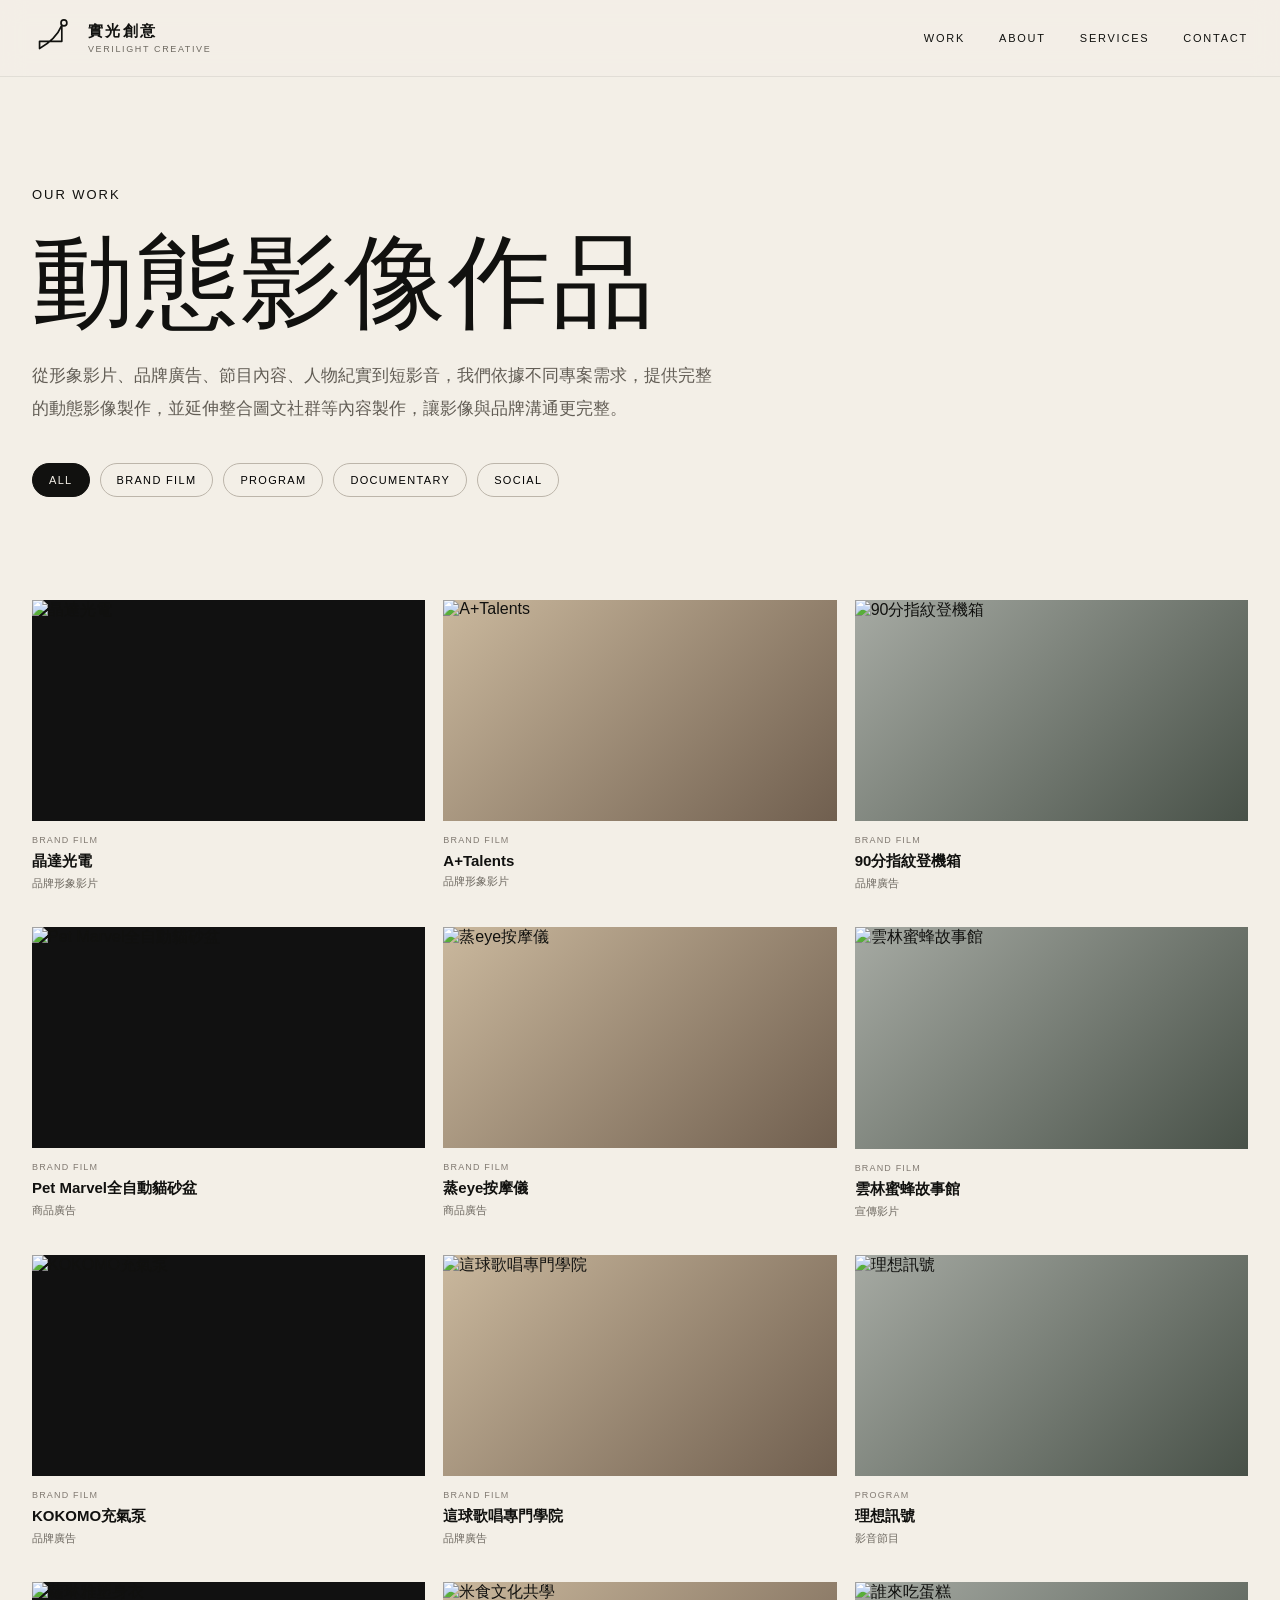
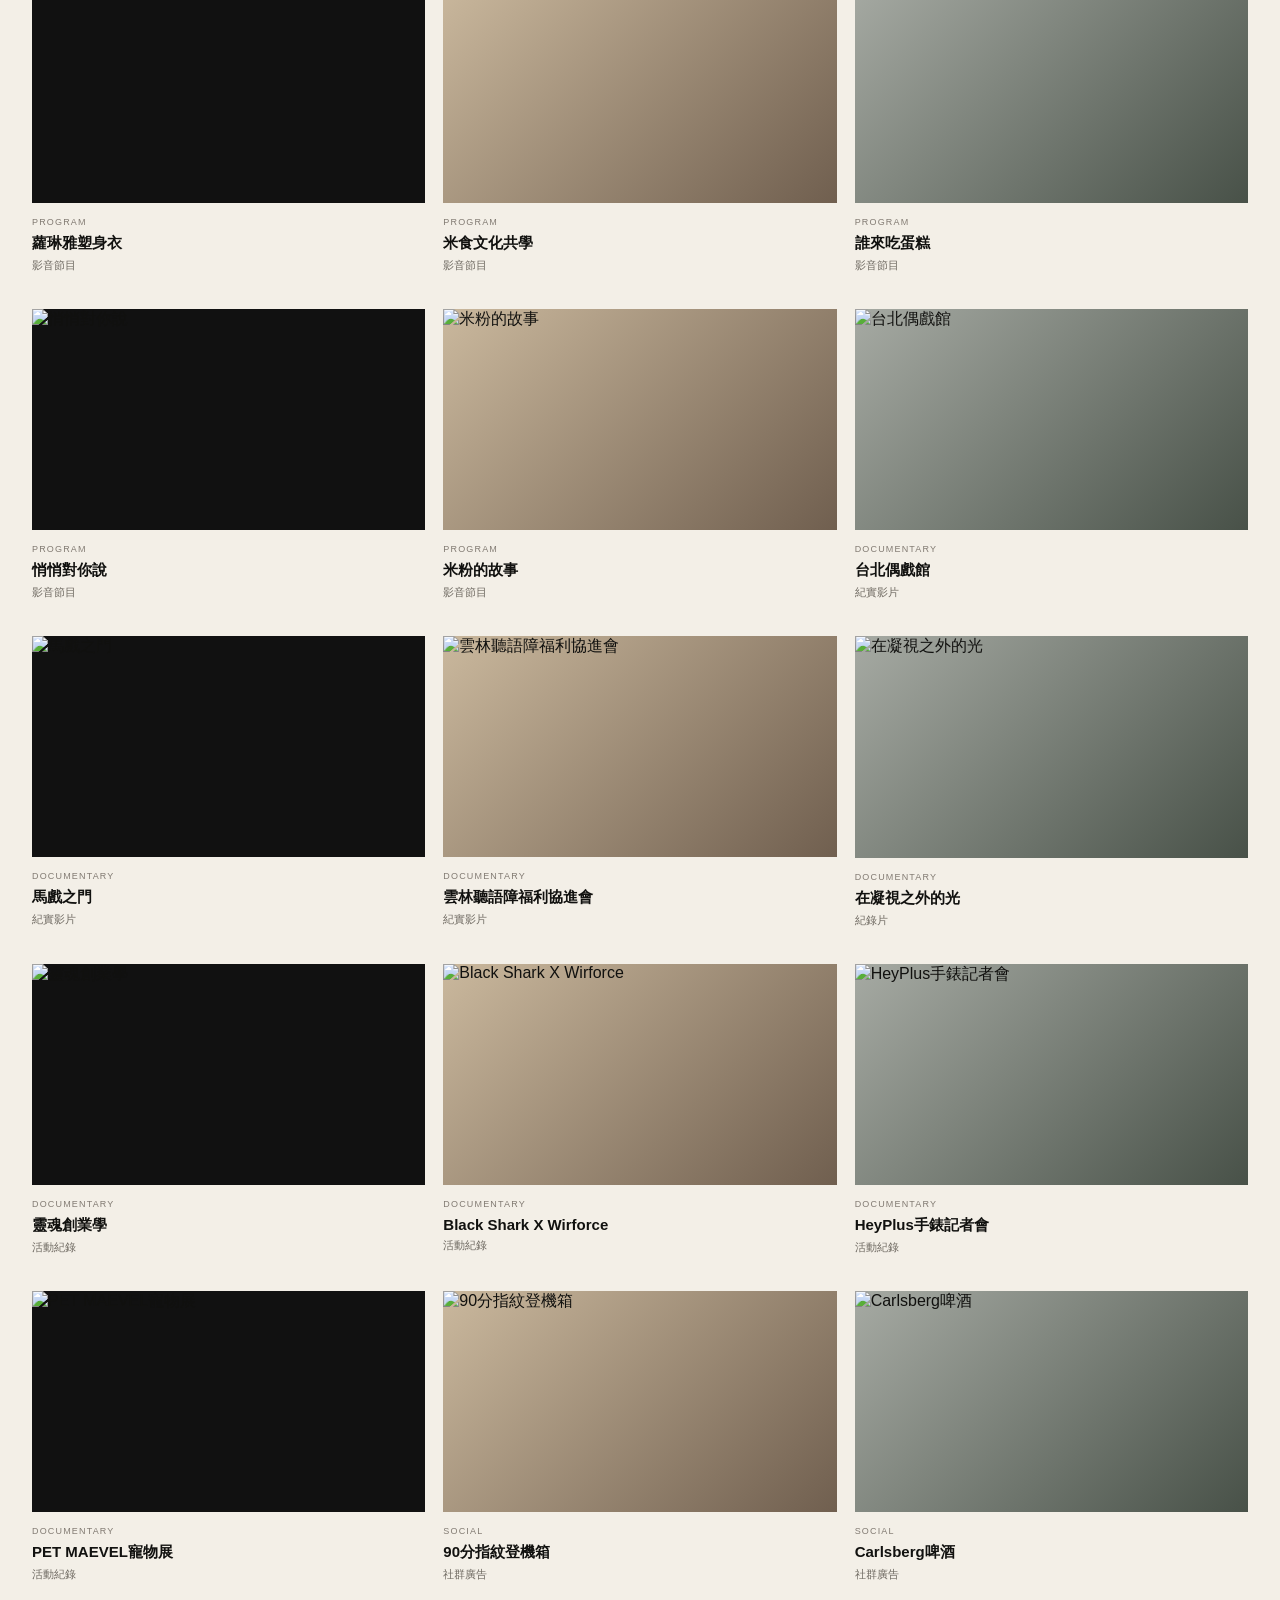
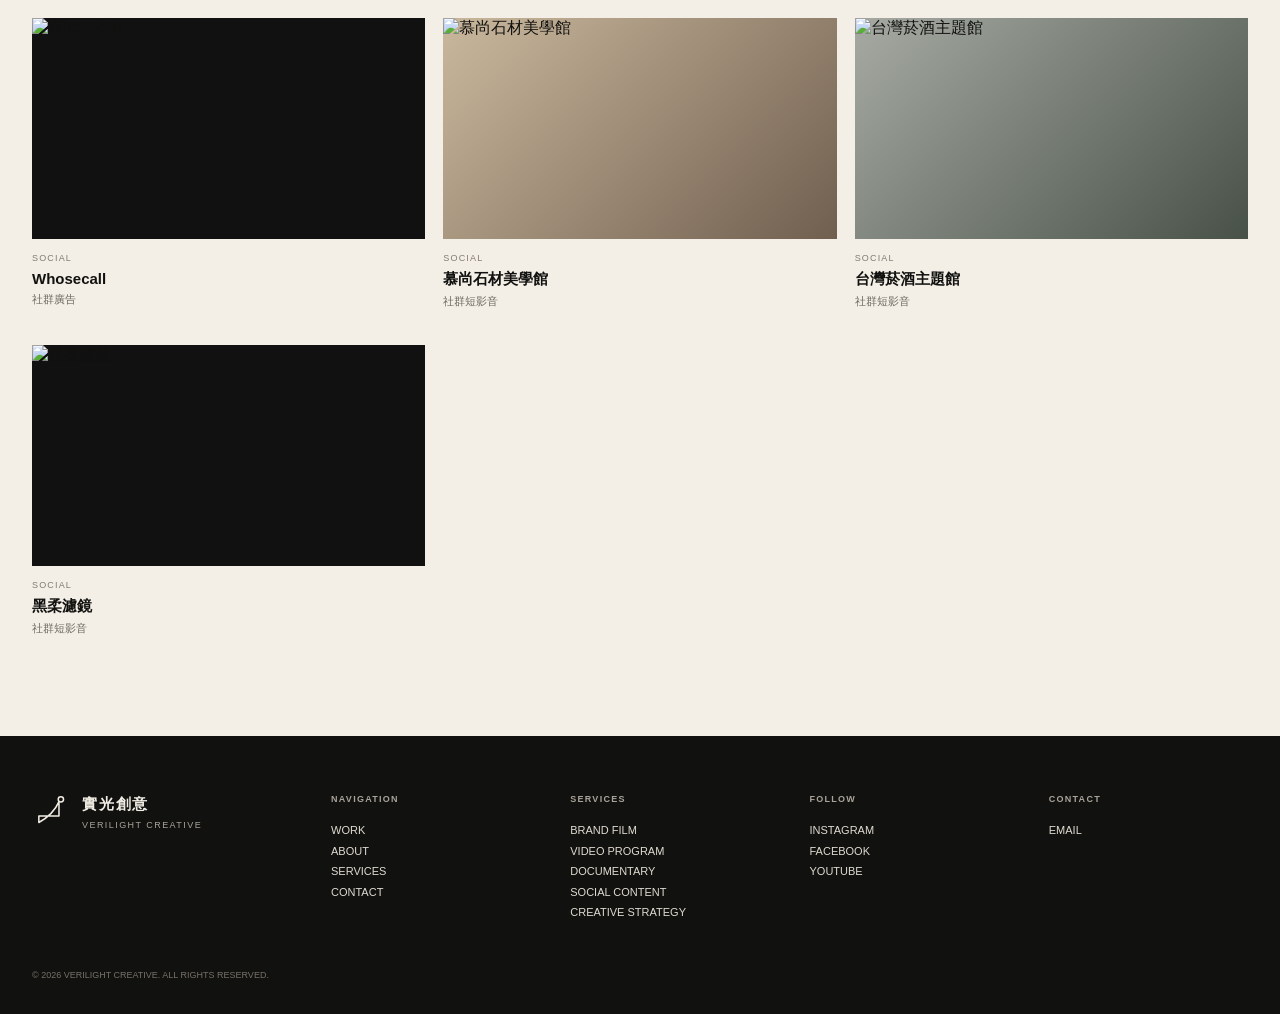
==== works.html @ e5758209 "Add files via upload" ====
<!doctype html><html lang="zh-Hant"><head><meta charset="utf-8"><meta name="viewport" content="width=device-width,initial-scale=1"><title>作品集｜實光創意</title><link rel="stylesheet" href="style.css">
<style>
.video-modal{
  position:fixed;
  inset:0;
  z-index:9999;
  display:none;
  align-items:center;
  justify-content:center;
  padding:40px;
  background:rgba(0,0,0,.94);
}
.video-modal.active{display:flex}
.video-box{
  width:min(1200px,92vw);
  aspect-ratio:16/9;
}
.video-box iframe{
  width:100%;
  height:100%;
  border:0;
  display:block;
}
.video-close{
  position:absolute;
  top:18px;
  right:24px;
  border:0;
  background:transparent;
  color:#fff;
  font-size:42px;
  line-height:1;
  cursor:pointer;
}
@media(max-width:600px){
  .video-modal{padding:18px}
  .video-box{width:100%}
  .video-close{top:10px;right:14px;font-size:36px}
}
</style>

<style>
.portfolio-card .thumb img{
  width:100%;
  height:100%;
  object-fit:cover;
  display:block;
}
</style>

<style>
/* 所有作品縮圖統一為 16:9 */
.portfolio-card .thumb{
  width:100%;
  aspect-ratio:16 / 9 !important;
  height:auto !important;
  overflow:hidden;
}
.portfolio-card .thumb img{
  width:100%;
  height:100%;
  object-fit:cover;
  display:block;
}
</style>
<style>
.portfolio-card .thumb{width:100%;aspect-ratio:16/9!important;height:auto!important;overflow:hidden;background:#111}
.portfolio-card .thumb img{width:100%;height:100%;object-fit:cover;display:block}
</style>
</head><body>
<nav><div class="wrap nav">
<a class="brand" href="index.html"><svg viewBox="0 0 100 100" fill="none" aria-label="VeriLight Creative logo">
<circle cx="76" cy="14" r="7" stroke="currentColor" stroke-width="4"/>
<path d="M18 75V58H44M18 75C45 60 61 43 71 20V58H44" stroke="currentColor" stroke-width="4" stroke-linecap="round" stroke-linejoin="round"/>
</svg><span class="brand-text"><strong>實光創意</strong><span>VERILIGHT CREATIVE</span></span></a>
<div class="links"><a href="works.html">WORK</a><a href="index.html#about">ABOUT</a><a href="index.html#services">SERVICES</a><a href="index.html#contact">CONTACT</a></div>
</div></nav>
<main class="wrap"><header class="page-head"><div class="section-title">OUR WORK</div><h1 class="page-title">動態影像作品</h1><p class="page-intro">從形象影片、品牌廣告、節目內容、人物紀實到短影音，我們依據不同專案需求，提供完整的動態影像製作，並延伸整合圖文社群等內容製作，讓影像與品牌溝通更完整。</p>
<div class="filters">
<button class="filter active" data-filter="all">ALL</button>
<button class="filter" data-filter="film">BRAND FILM</button>
<button class="filter" data-filter="program">PROGRAM</button>
<button class="filter" data-filter="documentary">DOCUMENTARY</button>
<button class="filter" data-filter="social">SOCIAL</button>
</div></header>
<div class="portfolio-grid"><a class="portfolio-card" data-cat="film" href="#" data-video="80vWgHBJ8LM" onclick="openVideo(this.dataset.video); return false;"><div class="thumb"><img src="https://img.youtube.com/vi/80vWgHBJ8LM/maxresdefault.jpg" onerror="this.onerror=null;this.src='https://img.youtube.com/vi/80vWgHBJ8LM/hqdefault.jpg';" alt="晶達光電"></div><div class="badge">BRAND FILM</div><h3>晶達光電</h3><p>品牌形象影片</p></a>
<a class="portfolio-card" data-cat="film" href="#" data-video="YBZ07rEMenE" onclick="openVideo(this.dataset.video); return false;"><div class="thumb"><img src="https://img.youtube.com/vi/YBZ07rEMenE/maxresdefault.jpg" onerror="this.onerror=null;this.src='https://img.youtube.com/vi/YBZ07rEMenE/hqdefault.jpg';" alt="A+Talents"></div><div class="badge">BRAND FILM</div><h3>A+Talents</h3><p>品牌形象影片</p></a>
<a class="portfolio-card" data-cat="film" href="#" data-video="9Zd24Rcsfw0" onclick="openVideo(this.dataset.video); return false;"><div class="thumb"><img src="https://img.youtube.com/vi/9Zd24Rcsfw0/maxresdefault.jpg" onerror="this.onerror=null;this.src='https://img.youtube.com/vi/9Zd24Rcsfw0/hqdefault.jpg';" alt="90分指紋登機箱"></div><div class="badge">BRAND FILM</div><h3>90分指紋登機箱</h3><p>品牌廣告</p></a>
<a class="portfolio-card" data-cat="film" href="#" data-video="KelzUtnlXEM" onclick="openVideo(this.dataset.video); return false;"><div class="thumb"><img src="https://img.youtube.com/vi/KelzUtnlXEM/maxresdefault.jpg" onerror="this.onerror=null;this.src='https://img.youtube.com/vi/KelzUtnlXEM/hqdefault.jpg';" alt="Pet Marvel全自動貓砂盆"></div><div class="badge">BRAND FILM</div><h3>Pet Marvel全自動貓砂盆</h3><p>商品廣告</p></a>
<a class="portfolio-card" data-cat="film" href="#" data-video="A-Qp07r4C6s" onclick="openVideo(this.dataset.video); return false;"><div class="thumb"><img src="https://img.youtube.com/vi/A-Qp07r4C6s/maxresdefault.jpg" onerror="this.onerror=null;this.src='https://img.youtube.com/vi/A-Qp07r4C6s/hqdefault.jpg';" alt="蒸eye按摩儀"></div><div class="badge">BRAND FILM</div><h3>蒸eye按摩儀</h3><p>商品廣告</p></a>
<a class="portfolio-card" data-cat="film" href="#" data-video="A3l5PwA3IJ8" onclick="openVideo(this.dataset.video); return false;"><div class="thumb"><img src="https://img.youtube.com/vi/A3l5PwA3IJ8/maxresdefault.jpg" onerror="this.onerror=null;this.src='https://img.youtube.com/vi/A3l5PwA3IJ8/hqdefault.jpg';" alt="雲林蜜蜂故事館"></div><div class="badge">BRAND FILM</div><h3>雲林蜜蜂故事館</h3><p>宣傳影片</p></a>
<a class="portfolio-card" data-cat="film" href="#" data-video="BJd-SMZyRT8" onclick="openVideo(this.dataset.video); return false;"><div class="thumb"><img src="https://img.youtube.com/vi/BJd-SMZyRT8/hqdefault.jpg" alt="KOKOMO充氣泵"></div><div class="badge">BRAND FILM</div><h3>KOKOMO充氣泵</h3><p>品牌廣告</p></a>
<a class="portfolio-card" data-cat="film" href="#" data-video="9VhcHhNSHsA" onclick="openVideo(this.dataset.video); return false;"><div class="thumb"><img src="https://img.youtube.com/vi/9VhcHhNSHsA/maxresdefault.jpg" onerror="this.onerror=null;this.src='https://img.youtube.com/vi/9VhcHhNSHsA/hqdefault.jpg';" alt="這球歌唱專門學院"></div><div class="badge">BRAND FILM</div><h3>這球歌唱專門學院</h3><p>品牌廣告</p></a>
<a class="portfolio-card" data-cat="program" href="#" data-video="IvzemS0Z-40" onclick="openVideo(this.dataset.video); return false;"><div class="thumb"><img src="https://img.youtube.com/vi/IvzemS0Z-40/maxresdefault.jpg" onerror="this.onerror=null;this.src='https://img.youtube.com/vi/IvzemS0Z-40/hqdefault.jpg';" alt="理想訊號"></div><div class="badge">PROGRAM</div><h3>理想訊號</h3><p>影音節目</p></a>
<a class="portfolio-card" data-cat="program" href="#" data-video="hBEQr0IEIoo" onclick="openVideo(this.dataset.video); return false;"><div class="thumb"><img src="https://img.youtube.com/vi/hBEQr0IEIoo/maxresdefault.jpg" onerror="this.onerror=null;this.src='https://img.youtube.com/vi/hBEQr0IEIoo/hqdefault.jpg';" alt="蘿琳雅塑身衣"></div><div class="badge">PROGRAM</div><h3>蘿琳雅塑身衣</h3><p>影音節目</p></a>
<a class="portfolio-card" data-cat="program" href="#" data-video="d4Jn4B5WI8o" onclick="openVideo(this.dataset.video); return false;"><div class="thumb"><img src="https://img.youtube.com/vi/d4Jn4B5WI8o/maxresdefault.jpg" onerror="this.onerror=null;this.src='https://img.youtube.com/vi/d4Jn4B5WI8o/hqdefault.jpg';" alt="米食文化共學"></div><div class="badge">PROGRAM</div><h3>米食文化共學</h3><p>影音節目</p></a>
<a class="portfolio-card" data-cat="program" href="#" data-video="f0ThISihZB0" onclick="openVideo(this.dataset.video); return false;"><div class="thumb"><img src="https://img.youtube.com/vi/f0ThISihZB0/maxresdefault.jpg" onerror="this.onerror=null;this.src='https://img.youtube.com/vi/f0ThISihZB0/hqdefault.jpg';" alt="誰來吃蛋糕"></div><div class="badge">PROGRAM</div><h3>誰來吃蛋糕</h3><p>影音節目</p></a>
<a class="portfolio-card" data-cat="program" href="#" data-video="SpLC4ztuDug" onclick="openVideo(this.dataset.video); return false;"><div class="thumb"><img src="https://img.youtube.com/vi/SpLC4ztuDug/maxresdefault.jpg" onerror="this.onerror=null;this.src='https://img.youtube.com/vi/SpLC4ztuDug/hqdefault.jpg';" alt="悄悄對你說"></div><div class="badge">PROGRAM</div><h3>悄悄對你說</h3><p>影音節目</p></a>
<a class="portfolio-card" data-cat="program" href="#" data-video="wo1KiNd_kZU" onclick="openVideo(this.dataset.video); return false;"><div class="thumb"><img src="https://img.youtube.com/vi/wo1KiNd_kZU/maxresdefault.jpg" onerror="this.onerror=null;this.src='https://img.youtube.com/vi/wo1KiNd_kZU/hqdefault.jpg';" alt="米粉的故事"></div><div class="badge">PROGRAM</div><h3>米粉的故事</h3><p>影音節目</p></a>
<a class="portfolio-card" data-cat="documentary" href="#" data-video="9VEQbIUOM2c" onclick="openVideo(this.dataset.video); return false;"><div class="thumb"><img src="https://img.youtube.com/vi/9VEQbIUOM2c/maxresdefault.jpg" onerror="this.onerror=null;this.src='https://img.youtube.com/vi/9VEQbIUOM2c/hqdefault.jpg';" alt="台北偶戲館"></div><div class="badge">DOCUMENTARY</div><h3>台北偶戲館</h3><p>紀實影片</p></a>
<a class="portfolio-card" data-cat="documentary" href="#" data-video="zlgJWUJyveU" onclick="openVideo(this.dataset.video); return false;"><div class="thumb"><img src="https://img.youtube.com/vi/zlgJWUJyveU/maxresdefault.jpg" onerror="this.onerror=null;this.src='https://img.youtube.com/vi/zlgJWUJyveU/hqdefault.jpg';" alt="馬戲之門"></div><div class="badge">DOCUMENTARY</div><h3>馬戲之門</h3><p>紀實影片</p></a>
<a class="portfolio-card" data-cat="documentary" href="#" data-video="ohU6GLHaDxs" onclick="openVideo(this.dataset.video); return false;"><div class="thumb"><img src="https://img.youtube.com/vi/ohU6GLHaDxs/maxresdefault.jpg" onerror="this.onerror=null;this.src='https://img.youtube.com/vi/ohU6GLHaDxs/hqdefault.jpg';" alt="雲林聽語障福利協進會"></div><div class="badge">DOCUMENTARY</div><h3>雲林聽語障福利協進會</h3><p>紀實影片</p></a>
<a class="portfolio-card" data-cat="documentary" href="#" data-video="0O_Sd57m4yE" onclick="openVideo(this.dataset.video); return false;"><div class="thumb"><img src="https://img.youtube.com/vi/0O_Sd57m4yE/maxresdefault.jpg" onerror="this.onerror=null;this.src='https://img.youtube.com/vi/0O_Sd57m4yE/hqdefault.jpg';" alt="在凝視之外的光"></div><div class="badge">DOCUMENTARY</div><h3>在凝視之外的光</h3><p>紀錄片</p></a>
<a class="portfolio-card" data-cat="documentary" href="#" data-video="h3wVwJ8ZOec" onclick="openVideo(this.dataset.video); return false;"><div class="thumb"><img src="https://img.youtube.com/vi/h3wVwJ8ZOec/maxresdefault.jpg" onerror="this.onerror=null;this.src='https://img.youtube.com/vi/h3wVwJ8ZOec/hqdefault.jpg';" alt="靈魂創業學"></div><div class="badge">DOCUMENTARY</div><h3>靈魂創業學</h3><p>活動紀錄</p></a>
<a class="portfolio-card" data-cat="documentary" href="#" data-video="hdxoEYqCLCs" onclick="openVideo(this.dataset.video); return false;"><div class="thumb"><img src="https://img.youtube.com/vi/hdxoEYqCLCs/maxresdefault.jpg" onerror="this.onerror=null;this.src='https://img.youtube.com/vi/hdxoEYqCLCs/hqdefault.jpg';" alt="Black Shark X Wirforce"></div><div class="badge">DOCUMENTARY</div><h3>Black Shark X Wirforce</h3><p>活動紀錄</p></a>
<a class="portfolio-card" data-cat="documentary" href="#" data-video="3hPlPTn5mIQ" onclick="openVideo(this.dataset.video); return false;"><div class="thumb"><img src="https://img.youtube.com/vi/3hPlPTn5mIQ/maxresdefault.jpg" onerror="this.onerror=null;this.src='https://img.youtube.com/vi/3hPlPTn5mIQ/hqdefault.jpg';" alt="HeyPlus手錶記者會"></div><div class="badge">DOCUMENTARY</div><h3>HeyPlus手錶記者會</h3><p>活動紀錄</p></a>
<a class="portfolio-card" data-cat="documentary" href="#" data-video="OL0rRG_YI0I" onclick="openVideo(this.dataset.video); return false;"><div class="thumb"><img src="https://img.youtube.com/vi/OL0rRG_YI0I/maxresdefault.jpg" onerror="this.onerror=null;this.src='https://img.youtube.com/vi/OL0rRG_YI0I/hqdefault.jpg';" alt="PET MAEVEL寵物展"></div><div class="badge">DOCUMENTARY</div><h3>PET MAEVEL寵物展</h3><p>活動紀錄</p></a>
<a class="portfolio-card" data-cat="social" href="#" data-video="GHe_y1q8GEU" onclick="openVideo(this.dataset.video); return false;"><div class="thumb"><img src="https://img.youtube.com/vi/GHe_y1q8GEU/maxresdefault.jpg" onerror="this.onerror=null;this.src='https://img.youtube.com/vi/GHe_y1q8GEU/hqdefault.jpg';" alt="90分指紋登機箱"></div><div class="badge">SOCIAL</div><h3>90分指紋登機箱</h3><p>社群廣告</p></a>
<a class="portfolio-card" data-cat="social" href="#" data-video="upHxxr8z16k" onclick="openVideo(this.dataset.video); return false;"><div class="thumb"><img src="https://img.youtube.com/vi/upHxxr8z16k/maxresdefault.jpg" onerror="this.onerror=null;this.src='https://img.youtube.com/vi/upHxxr8z16k/hqdefault.jpg';" alt="Carlsberg啤酒"></div><div class="badge">SOCIAL</div><h3>Carlsberg啤酒</h3><p>社群廣告</p></a>
<a class="portfolio-card" data-cat="social" href="#" data-video="VPBM1FZNRtE" onclick="openVideo(this.dataset.video); return false;"><div class="thumb"><img src="https://img.youtube.com/vi/VPBM1FZNRtE/maxresdefault.jpg" onerror="this.onerror=null;this.src='https://img.youtube.com/vi/VPBM1FZNRtE/hqdefault.jpg';" alt="Whosecall"></div><div class="badge">SOCIAL</div><h3>Whosecall</h3><p>社群廣告</p></a>
<a class="portfolio-card" data-cat="social" href="#" data-video="L87JHJxrx5g" onclick="openVideo(this.dataset.video); return false;"><div class="thumb"><img src="https://img.youtube.com/vi/L87JHJxrx5g/maxresdefault.jpg" onerror="this.onerror=null;this.src='https://img.youtube.com/vi/L87JHJxrx5g/hqdefault.jpg';" alt="慕尚石材美學館"></div><div class="badge">SOCIAL</div><h3>慕尚石材美學館</h3><p>社群短影音</p></a>
<a class="portfolio-card" data-cat="social" href="#" data-video="0QrHUjQSfCc" onclick="openVideo(this.dataset.video); return false;"><div class="thumb"><img src="https://img.youtube.com/vi/0QrHUjQSfCc/maxresdefault.jpg" onerror="this.onerror=null;this.src='https://img.youtube.com/vi/0QrHUjQSfCc/hqdefault.jpg';" alt="台灣菸酒主題館"></div><div class="badge">SOCIAL</div><h3>台灣菸酒主題館</h3><p>社群短影音</p></a>
<a class="portfolio-card" data-cat="social" href="#" data-video="Y4qQDqFQwNU" onclick="openVideo(this.dataset.video); return false;"><div class="thumb"><img src="https://img.youtube.com/vi/Y4qQDqFQwNU/maxresdefault.jpg" onerror="this.onerror=null;this.src='https://img.youtube.com/vi/Y4qQDqFQwNU/hqdefault.jpg';" alt="黑柔濾鏡"></div><div class="badge">SOCIAL</div><h3>黑柔濾鏡</h3><p>社群短影音</p></a></div></main>
<footer id="contact"><div class="wrap"><div class="footer-grid">
<div><div class="footer-brand"><svg viewBox="0 0 100 100" fill="none" aria-label="VeriLight Creative logo">
<circle cx="76" cy="14" r="7" stroke="currentColor" stroke-width="4"/>
<path d="M18 75V58H44M18 75C45 60 61 43 71 20V58H44" stroke="currentColor" stroke-width="4" stroke-linecap="round" stroke-linejoin="round"/>
</svg><div><strong>實光創意</strong><br><span>VERILIGHT CREATIVE</span></div></div></div>
<div class="footer-col"><h4>NAVIGATION</h4><a href="works.html">WORK</a><a href="index.html#about">ABOUT</a><a href="index.html#services">SERVICES</a><a href="index.html#contact">CONTACT</a></div>
<div class="footer-col"><h4>SERVICES</h4><p>BRAND FILM<br>VIDEO PROGRAM<br>DOCUMENTARY<br>SOCIAL CONTENT<br>CREATIVE STRATEGY</p></div>
<div class="footer-col"><h4>FOLLOW</h4><a href="#">INSTAGRAM</a><a href="#">FACEBOOK</a><a href="#">YOUTUBE</a></div>
<div class="footer-col"><h4>CONTACT</h4><p>EMAIL</p></div>
</div><div class="copyright">© 2026 VERILIGHT CREATIVE. ALL RIGHTS RESERVED.</div></div></footer>
<script>
const buttons=[...document.querySelectorAll('.filter')];
const cards=[...document.querySelectorAll('.portfolio-card')];
buttons.forEach(btn=>btn.addEventListener('click',()=>{
  buttons.forEach(b=>b.classList.remove('active'));
  btn.classList.add('active');
  const f=btn.dataset.filter;
  cards.forEach(c=>c.classList.toggle('hidden',!(f==='all'||c.dataset.cat===f)));
}));
</script>
<div id="videoModal" class="video-modal" onclick="closeVideo()">
  <button class="video-close" type="button" aria-label="關閉影片" onclick="closeVideo()">×</button>
  <div class="video-box" onclick="event.stopPropagation()">
    <iframe
      id="youtubePlayer"
      src=""
      referrerpolicy="strict-origin-when-cross-origin"
      title="YouTube video player"
      allow="accelerometer; autoplay; clipboard-write; encrypted-media; gyroscope; picture-in-picture; web-share"
      allowfullscreen>
    </iframe>
  </div>
</div>

<script>
function openVideo(videoId){
  if(!videoId || videoId.startsWith('YOUR_YOUTUBE_ID_')){
    alert('這個作品還沒有設定 YouTube 影片 ID。');
    return;
  }
  const modal = document.getElementById('videoModal');
  const player = document.getElementById('youtubePlayer');
  player.src = 'https://www.youtube.com/embed/' + videoId + '?autoplay=1&rel=0';
  modal.classList.add('active');
  document.body.style.overflow = 'hidden';
}

function closeVideo(){
  const modal = document.getElementById('videoModal');
  const player = document.getElementById('youtubePlayer');
  modal.classList.remove('active');
  player.src = '';
  document.body.style.overflow = '';
}

document.addEventListener('keydown', function(e){
  if(e.key === 'Escape') closeVideo();
});
</script>
</body></html>
---- style.css ----
:root{
  --black:#11110f;--cream:#f3efe7;--offwhite:#faf8f3;--line:#d8d2c8;--muted:#756f67;
}
*{box-sizing:border-box}html{scroll-behavior:smooth}
body{margin:0;color:var(--black);background:var(--cream);font-family:-apple-system,BlinkMacSystemFont,"Noto Sans TC","PingFang TC",sans-serif}
a{color:inherit;text-decoration:none}.wrap{max-width:1320px;margin:auto;padding:0 32px}
nav{position:sticky;top:0;z-index:50;background:rgba(243,239,231,.94);backdrop-filter:blur(12px);border-bottom:1px solid rgba(17,17,15,.08)}
.nav{height:76px;display:flex;align-items:center;justify-content:space-between}
.brand{display:flex;align-items:center;gap:14px}.brand svg{width:42px;height:42px}
.brand-text strong{display:block;font-size:15px;letter-spacing:.15em}.brand-text span{display:block;font-size:9px;letter-spacing:.18em;color:#6e6961;margin-top:3px}
.links{display:flex;gap:34px;font-size:11px;letter-spacing:.16em}
.hero{min-height:78vh;display:grid;grid-template-columns:1.05fr 1fr;border-bottom:1px solid var(--line)}
.hero-copy{padding:95px 48px 72px max(32px,calc((100vw - 1320px)/2 + 32px));display:flex;flex-direction:column;justify-content:center;background:var(--offwhite)}
.hero-copy h1,.page-title,.case-title{font-family:"Noto Serif TC","Songti TC",serif;font-weight:500;letter-spacing:.02em}
.hero-copy h1{font-size:clamp(48px,6vw,90px);line-height:1.2;margin:0 0 28px}
.hero-copy p{max-width:560px;font-size:17px;line-height:1.9;color:#5f5a53;margin:0 0 38px}
.hero-visual{background:linear-gradient(rgba(15,15,13,.18),rgba(15,15,13,.18)),radial-gradient(circle at 30% 35%,rgba(255,255,255,.5),transparent 24%),linear-gradient(135deg,#d9d5cd 0%,#928d84 42%,#1b1a18 100%);position:relative;overflow:hidden}
.hero-visual:before{content:"";position:absolute;left:18%;bottom:0;width:48%;height:64%;background:#171715;border-radius:44% 44% 0 0;opacity:.96}
.hero-visual:after{content:"";position:absolute;left:2%;bottom:17%;width:48%;height:18%;border:12px solid #181816;border-right-width:32px;transform:rotate(-8deg)}
.arrow-link{font-size:12px;letter-spacing:.16em;display:inline-flex;align-items:center;gap:22px}.arrow-link:after{content:"→";font-size:20px}
section{padding:96px 0;border-bottom:1px solid var(--line)}.section-title{font-size:13px;letter-spacing:.15em;margin-bottom:30px}
.works-layout{display:grid;grid-template-columns:170px 1fr;gap:28px}.works-head{display:flex;flex-direction:column;justify-content:space-between;min-height:360px}
.works-head h2,.services-intro h2,.team-intro h2{font-family:"Noto Serif TC","Songti TC",serif;font-weight:500}
.works-head h2{font-size:34px;line-height:1.35;margin:0}.work-grid{display:grid;grid-template-columns:repeat(4,1fr);gap:16px}
.work-card .thumb,.portfolio-card .thumb{aspect-ratio:4/3;background:linear-gradient(135deg,#2a2926,#b7afa2);margin-bottom:14px;position:relative;overflow:hidden;transition:.25s}
.work-card:nth-child(2) .thumb{background:linear-gradient(135deg,#e4b980,#d8826d)}
.work-card:nth-child(3) .thumb{background:linear-gradient(135deg,#9ca99d,#4f6256)}
.work-card:nth-child(4) .thumb{background:linear-gradient(135deg,#111,#59534b)}
.work-card:hover .thumb,.portfolio-card:hover .thumb{transform:translateY(-4px)}
.work-card h3,.portfolio-card h3{font-size:15px;margin:0 0 5px}.work-card p,.portfolio-card p{font-size:11px;color:#6e6961;margin:0}
.services-wrap{display:grid;grid-template-columns:200px 1fr;gap:42px}.services-intro h2{font-size:32px;line-height:1.45;margin:0 0 28px}
.services-grid{display:grid;grid-template-columns:repeat(5,1fr)}.service{padding:0 18px;border-left:1px solid var(--line)}.service:first-child{border-left:0}
.icon{font-size:24px;margin-bottom:18px}.service h3{font-size:16px;margin:0 0 7px}.service small{display:block;font-size:9px;letter-spacing:.1em;color:#777168;margin-bottom:14px}
.service p{font-size:12px;line-height:1.7;color:#6f6961;margin:0}
.team-layout{display:grid;grid-template-columns:200px 1fr;gap:42px}.team-intro h2{font-size:31px;line-height:1.5;margin:0 0 28px}
.team-grid{display:grid;grid-template-columns:repeat(5,1fr);gap:14px}.member-photo{aspect-ratio:4/5;background:linear-gradient(135deg,#ccc5b8,#6d6961);margin-bottom:14px}
.member:nth-child(2) .member-photo{background:linear-gradient(135deg,#b8b0a3,#393836)}.member:nth-child(3) .member-photo{background:linear-gradient(135deg,#e3d9ce,#9c8d7f)}
.member:nth-child(4) .member-photo{background:linear-gradient(135deg,#d4cdc2,#7c746b)}.member:nth-child(5) .member-photo{background:linear-gradient(135deg,#aca59a,#343331)}
.member h3{font-size:14px;margin:0 0 4px}.member .role{font-size:10px;color:#6f6961;margin-bottom:10px}.member p{font-size:11px;line-height:1.7;color:#6f6961;margin:0}.member p span{display:block}
.page-head{padding:110px 0 55px}.page-title{font-size:clamp(58px,8vw,110px);line-height:1;margin:0}.page-intro{max-width:680px;font-size:17px;line-height:1.9;color:#625d55;margin-top:26px}
.filters{display:flex;flex-wrap:wrap;gap:10px;margin:38px 0 48px}.filter{appearance:none;border:1px solid #bcb5aa;background:transparent;border-radius:100px;padding:10px 16px;font-size:11px;letter-spacing:.12em;cursor:pointer}
.filter.active,.filter:hover{background:var(--black);color:var(--cream);border-color:var(--black)}
.portfolio-grid{display:grid;grid-template-columns:repeat(3,1fr);gap:36px 18px;padding-bottom:100px}.portfolio-card.hidden{display:none}
.portfolio-card:nth-child(3n+2) .thumb{background:linear-gradient(135deg,#cab89d,#705f4f)}.portfolio-card:nth-child(3n+3) .thumb{background:linear-gradient(135deg,#a6aaa3,#485148)}
.badge{font-size:9px;letter-spacing:.13em;color:#817a72;margin-bottom:7px}
.case-head{padding:100px 0 55px}.case-title{font-size:clamp(54px,8vw,105px);line-height:1;margin:0}
.case-meta{margin-top:38px;display:grid;grid-template-columns:1.3fr 1fr;gap:70px}.case-meta p{font-size:18px;line-height:1.9;color:#655f57}
.meta-table{border-top:1px solid var(--line)}.meta-row{display:grid;grid-template-columns:110px 1fr;gap:20px;padding:14px 0;border-bottom:1px solid var(--line);font-size:12px}.meta-row span:first-child{color:#817a72}
.video{aspect-ratio:16/9;background:linear-gradient(135deg,#cfc7bb,#262522);display:grid;place-items:center}.play{width:74px;height:74px;border:1px solid rgba(255,255,255,.7);border-radius:50%;display:grid;place-items:center;color:white;font-size:20px}
.story{max-width:820px}.story p{font-size:20px;line-height:1.95;color:#5f5a53}.gallery{display:grid;grid-template-columns:1fr 1fr;gap:18px}.still{aspect-ratio:4/3;background:linear-gradient(135deg,#c7bdae,#514c45)}
.next-project{display:flex;align-items:end;justify-content:space-between;gap:30px}.next-project h2{font-family:"Noto Serif TC","Songti TC",serif;font-size:48px;font-weight:500;margin:0}
footer{background:#11110f;color:#f2eee5;padding:58px 0 34px}.footer-grid{display:grid;grid-template-columns:1.3fr repeat(4,1fr);gap:40px}
.footer-brand{display:flex;gap:12px;align-items:center}.footer-brand svg{width:38px;height:38px}.footer-brand strong{font-size:15px;letter-spacing:.12em}.footer-brand span{font-size:9px;letter-spacing:.16em;color:#aaa39a}
.footer-col h4{font-size:9px;letter-spacing:.14em;margin:0 0 16px;color:#a9a39a}.footer-col a,.footer-col p{display:block;font-size:11px;line-height:1.85;color:#e0dbd1;margin:0}.copyright{margin-top:48px;font-size:9px;color:#777168}
@media(max-width:980px){.hero{grid-template-columns:1fr}.hero-visual{min-height:460px}.works-layout,.services-wrap,.team-layout{grid-template-columns:1fr}.works-head{min-height:auto;gap:28px}.work-grid{grid-template-columns:repeat(2,1fr)}.services-grid{grid-template-columns:repeat(2,1fr);gap:24px}.service{border-left:0;border-top:1px solid var(--line);padding:18px 0}.team-grid{grid-template-columns:repeat(2,1fr)}.portfolio-grid{grid-template-columns:repeat(2,1fr)}.case-meta{grid-template-columns:1fr;gap:30px}.footer-grid{grid-template-columns:1fr 1fr}}
@media(max-width:620px){.wrap{padding:0 20px}.links{gap:14px}.links a:nth-child(3){display:none}.hero-copy{padding:72px 20px}.work-grid,.team-grid,.services-grid,.portfolio-grid,.gallery{grid-template-columns:1fr}.footer-grid{grid-template-columns:1fr}.next-project{display:block}.next-project a{margin-top:26px}}
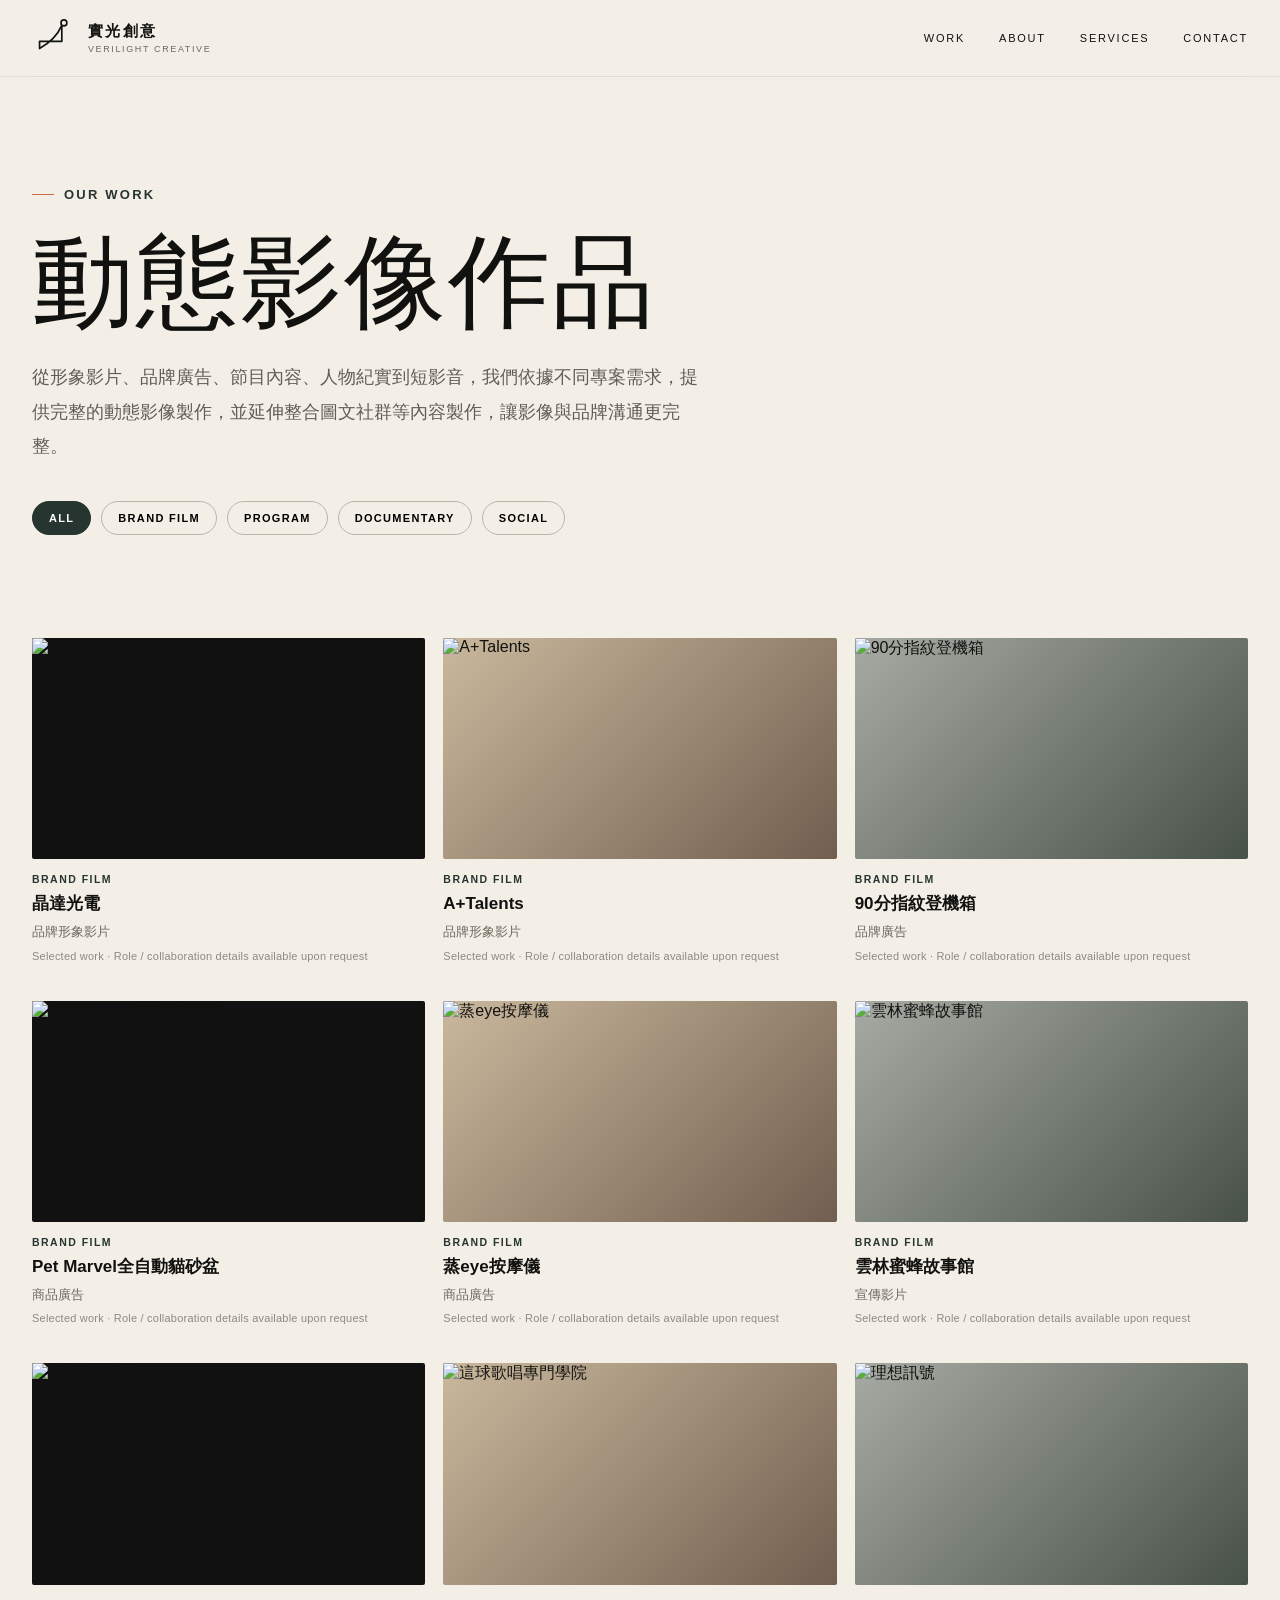
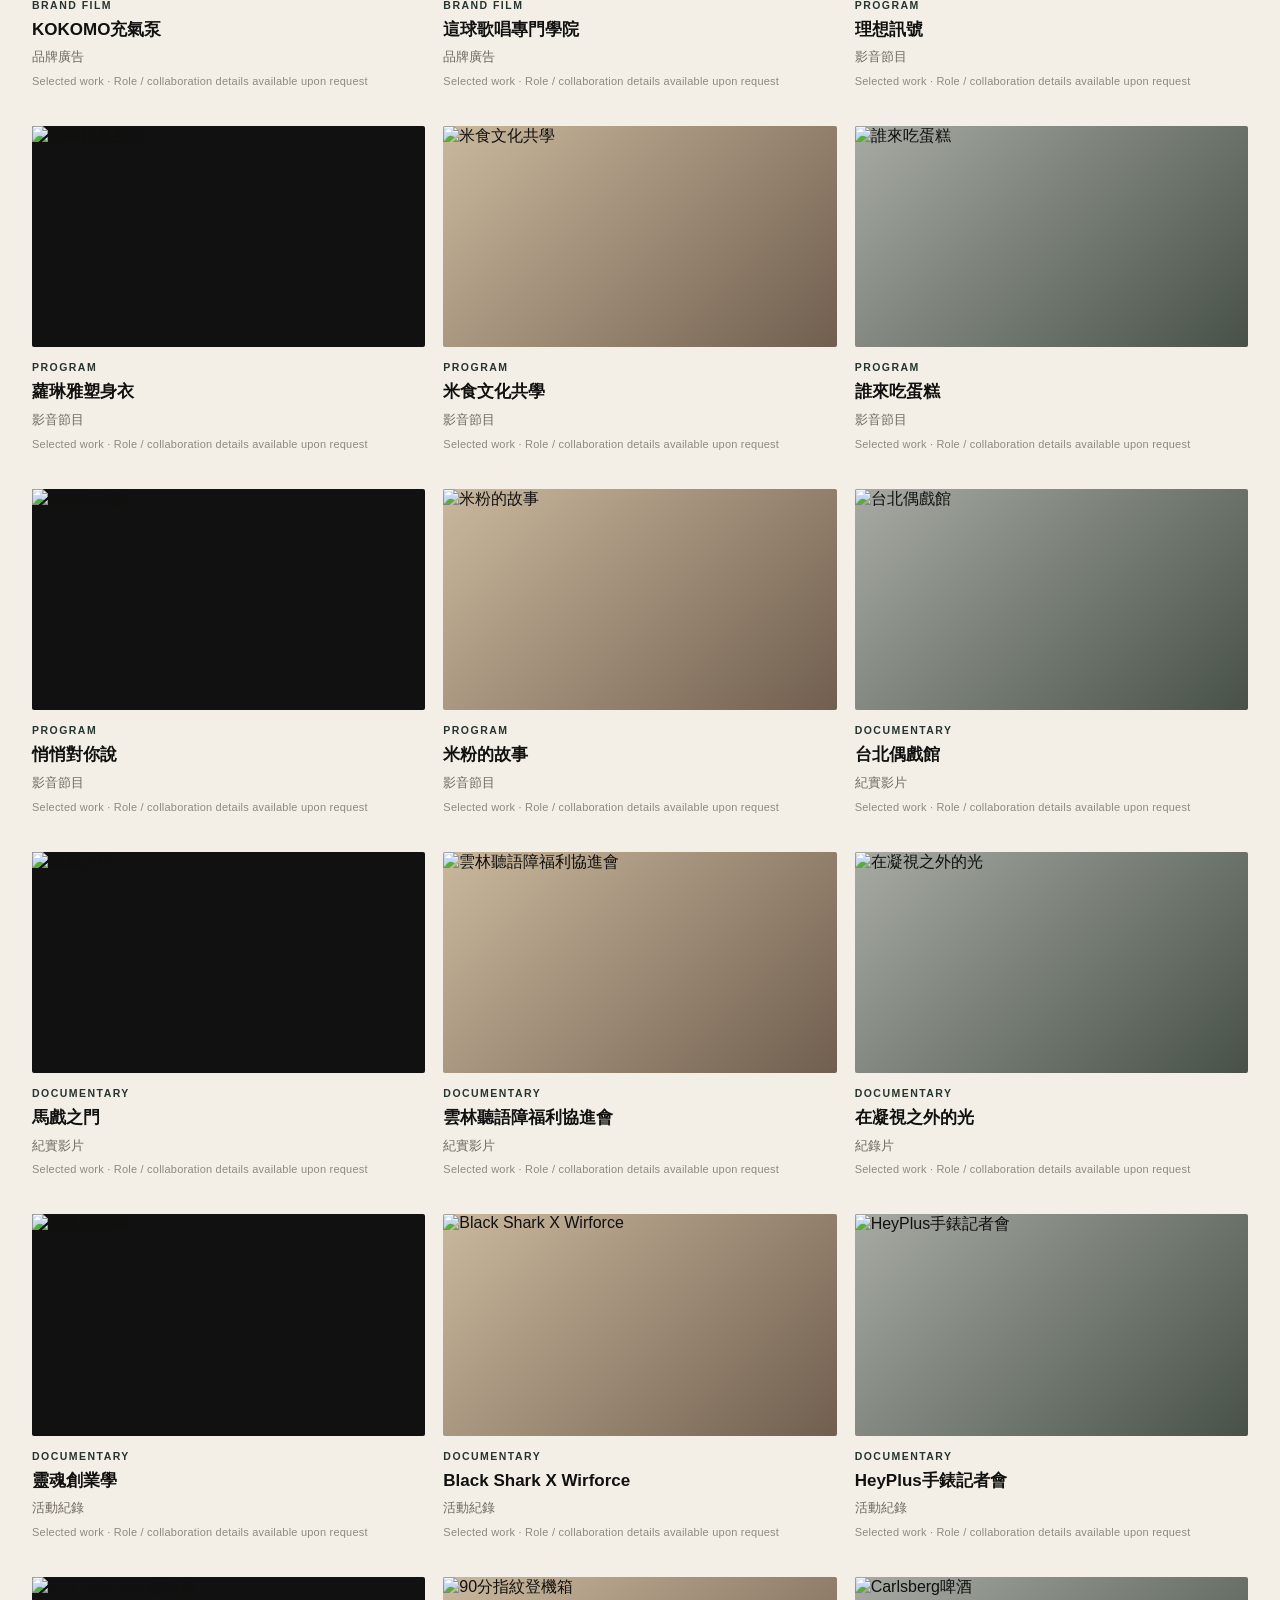
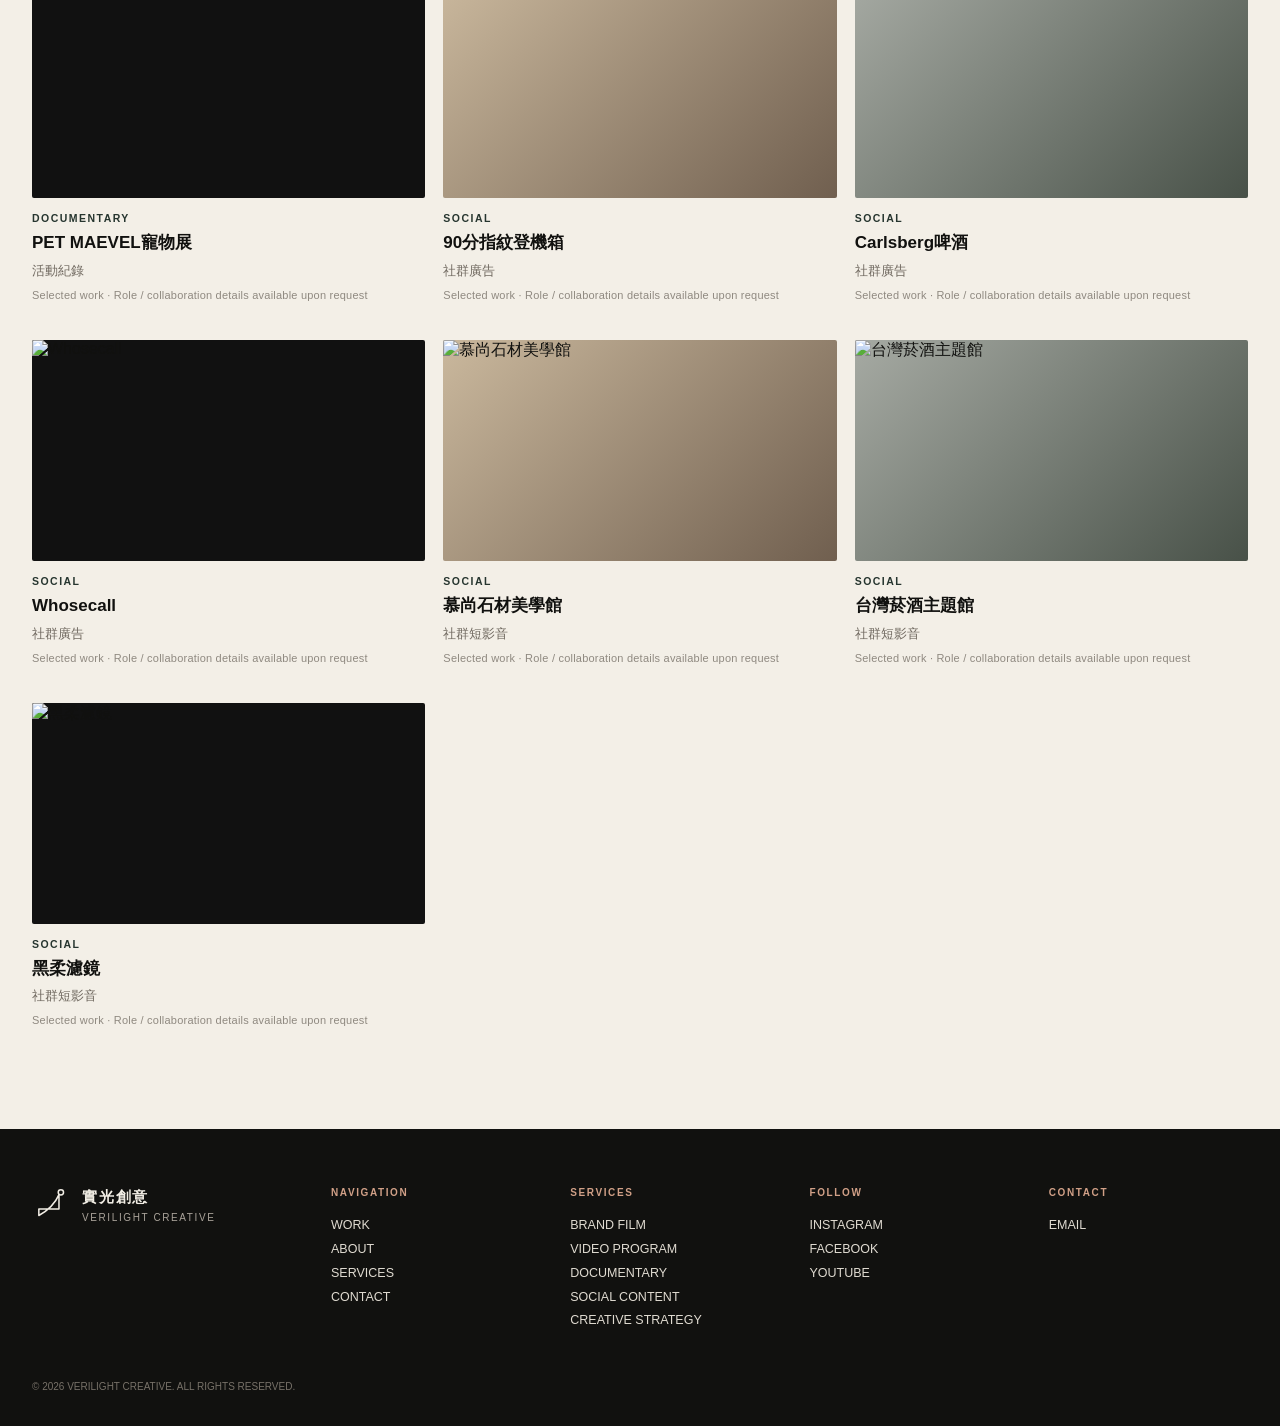
==== commit e753a060: "v1.0" ====
--- a/works.html
+++ b/works.html
@@ -66,6 +66,13 @@
 <style>
 .portfolio-card .thumb{width:100%;aspect-ratio:16/9!important;height:auto!important;overflow:hidden;background:#111}
 .portfolio-card .thumb img{width:100%;height:100%;object-fit:cover;display:block}
+.portfolio-card .work-credit{
+  margin-top:5px;
+  font-size:11px;
+  line-height:1.55;
+  color:#8f8980;
+  letter-spacing:.02em;
+}
 </style>
 </head><body>
 <nav><div class="wrap nav">
@@ -83,34 +90,34 @@
 <button class="filter" data-filter="documentary">DOCUMENTARY</button>
 <button class="filter" data-filter="social">SOCIAL</button>
 </div></header>
-<div class="portfolio-grid"><a class="portfolio-card" data-cat="film" href="#" data-video="80vWgHBJ8LM" onclick="openVideo(this.dataset.video); return false;"><div class="thumb"><img src="https://img.youtube.com/vi/80vWgHBJ8LM/maxresdefault.jpg" onerror="this.onerror=null;this.src='https://img.youtube.com/vi/80vWgHBJ8LM/hqdefault.jpg';" alt="晶達光電"></div><div class="badge">BRAND FILM</div><h3>晶達光電</h3><p>品牌形象影片</p></a>
-<a class="portfolio-card" data-cat="film" href="#" data-video="YBZ07rEMenE" onclick="openVideo(this.dataset.video); return false;"><div class="thumb"><img src="https://img.youtube.com/vi/YBZ07rEMenE/maxresdefault.jpg" onerror="this.onerror=null;this.src='https://img.youtube.com/vi/YBZ07rEMenE/hqdefault.jpg';" alt="A+Talents"></div><div class="badge">BRAND FILM</div><h3>A+Talents</h3><p>品牌形象影片</p></a>
-<a class="portfolio-card" data-cat="film" href="#" data-video="9Zd24Rcsfw0" onclick="openVideo(this.dataset.video); return false;"><div class="thumb"><img src="https://img.youtube.com/vi/9Zd24Rcsfw0/maxresdefault.jpg" onerror="this.onerror=null;this.src='https://img.youtube.com/vi/9Zd24Rcsfw0/hqdefault.jpg';" alt="90分指紋登機箱"></div><div class="badge">BRAND FILM</div><h3>90分指紋登機箱</h3><p>品牌廣告</p></a>
-<a class="portfolio-card" data-cat="film" href="#" data-video="KelzUtnlXEM" onclick="openVideo(this.dataset.video); return false;"><div class="thumb"><img src="https://img.youtube.com/vi/KelzUtnlXEM/maxresdefault.jpg" onerror="this.onerror=null;this.src='https://img.youtube.com/vi/KelzUtnlXEM/hqdefault.jpg';" alt="Pet Marvel全自動貓砂盆"></div><div class="badge">BRAND FILM</div><h3>Pet Marvel全自動貓砂盆</h3><p>商品廣告</p></a>
-<a class="portfolio-card" data-cat="film" href="#" data-video="A-Qp07r4C6s" onclick="openVideo(this.dataset.video); return false;"><div class="thumb"><img src="https://img.youtube.com/vi/A-Qp07r4C6s/maxresdefault.jpg" onerror="this.onerror=null;this.src='https://img.youtube.com/vi/A-Qp07r4C6s/hqdefault.jpg';" alt="蒸eye按摩儀"></div><div class="badge">BRAND FILM</div><h3>蒸eye按摩儀</h3><p>商品廣告</p></a>
-<a class="portfolio-card" data-cat="film" href="#" data-video="A3l5PwA3IJ8" onclick="openVideo(this.dataset.video); return false;"><div class="thumb"><img src="https://img.youtube.com/vi/A3l5PwA3IJ8/maxresdefault.jpg" onerror="this.onerror=null;this.src='https://img.youtube.com/vi/A3l5PwA3IJ8/hqdefault.jpg';" alt="雲林蜜蜂故事館"></div><div class="badge">BRAND FILM</div><h3>雲林蜜蜂故事館</h3><p>宣傳影片</p></a>
-<a class="portfolio-card" data-cat="film" href="#" data-video="BJd-SMZyRT8" onclick="openVideo(this.dataset.video); return false;"><div class="thumb"><img src="https://img.youtube.com/vi/BJd-SMZyRT8/hqdefault.jpg" alt="KOKOMO充氣泵"></div><div class="badge">BRAND FILM</div><h3>KOKOMO充氣泵</h3><p>品牌廣告</p></a>
-<a class="portfolio-card" data-cat="film" href="#" data-video="9VhcHhNSHsA" onclick="openVideo(this.dataset.video); return false;"><div class="thumb"><img src="https://img.youtube.com/vi/9VhcHhNSHsA/maxresdefault.jpg" onerror="this.onerror=null;this.src='https://img.youtube.com/vi/9VhcHhNSHsA/hqdefault.jpg';" alt="這球歌唱專門學院"></div><div class="badge">BRAND FILM</div><h3>這球歌唱專門學院</h3><p>品牌廣告</p></a>
-<a class="portfolio-card" data-cat="program" href="#" data-video="IvzemS0Z-40" onclick="openVideo(this.dataset.video); return false;"><div class="thumb"><img src="https://img.youtube.com/vi/IvzemS0Z-40/maxresdefault.jpg" onerror="this.onerror=null;this.src='https://img.youtube.com/vi/IvzemS0Z-40/hqdefault.jpg';" alt="理想訊號"></div><div class="badge">PROGRAM</div><h3>理想訊號</h3><p>影音節目</p></a>
-<a class="portfolio-card" data-cat="program" href="#" data-video="hBEQr0IEIoo" onclick="openVideo(this.dataset.video); return false;"><div class="thumb"><img src="https://img.youtube.com/vi/hBEQr0IEIoo/maxresdefault.jpg" onerror="this.onerror=null;this.src='https://img.youtube.com/vi/hBEQr0IEIoo/hqdefault.jpg';" alt="蘿琳雅塑身衣"></div><div class="badge">PROGRAM</div><h3>蘿琳雅塑身衣</h3><p>影音節目</p></a>
-<a class="portfolio-card" data-cat="program" href="#" data-video="d4Jn4B5WI8o" onclick="openVideo(this.dataset.video); return false;"><div class="thumb"><img src="https://img.youtube.com/vi/d4Jn4B5WI8o/maxresdefault.jpg" onerror="this.onerror=null;this.src='https://img.youtube.com/vi/d4Jn4B5WI8o/hqdefault.jpg';" alt="米食文化共學"></div><div class="badge">PROGRAM</div><h3>米食文化共學</h3><p>影音節目</p></a>
-<a class="portfolio-card" data-cat="program" href="#" data-video="f0ThISihZB0" onclick="openVideo(this.dataset.video); return false;"><div class="thumb"><img src="https://img.youtube.com/vi/f0ThISihZB0/maxresdefault.jpg" onerror="this.onerror=null;this.src='https://img.youtube.com/vi/f0ThISihZB0/hqdefault.jpg';" alt="誰來吃蛋糕"></div><div class="badge">PROGRAM</div><h3>誰來吃蛋糕</h3><p>影音節目</p></a>
-<a class="portfolio-card" data-cat="program" href="#" data-video="SpLC4ztuDug" onclick="openVideo(this.dataset.video); return false;"><div class="thumb"><img src="https://img.youtube.com/vi/SpLC4ztuDug/maxresdefault.jpg" onerror="this.onerror=null;this.src='https://img.youtube.com/vi/SpLC4ztuDug/hqdefault.jpg';" alt="悄悄對你說"></div><div class="badge">PROGRAM</div><h3>悄悄對你說</h3><p>影音節目</p></a>
-<a class="portfolio-card" data-cat="program" href="#" data-video="wo1KiNd_kZU" onclick="openVideo(this.dataset.video); return false;"><div class="thumb"><img src="https://img.youtube.com/vi/wo1KiNd_kZU/maxresdefault.jpg" onerror="this.onerror=null;this.src='https://img.youtube.com/vi/wo1KiNd_kZU/hqdefault.jpg';" alt="米粉的故事"></div><div class="badge">PROGRAM</div><h3>米粉的故事</h3><p>影音節目</p></a>
-<a class="portfolio-card" data-cat="documentary" href="#" data-video="9VEQbIUOM2c" onclick="openVideo(this.dataset.video); return false;"><div class="thumb"><img src="https://img.youtube.com/vi/9VEQbIUOM2c/maxresdefault.jpg" onerror="this.onerror=null;this.src='https://img.youtube.com/vi/9VEQbIUOM2c/hqdefault.jpg';" alt="台北偶戲館"></div><div class="badge">DOCUMENTARY</div><h3>台北偶戲館</h3><p>紀實影片</p></a>
-<a class="portfolio-card" data-cat="documentary" href="#" data-video="zlgJWUJyveU" onclick="openVideo(this.dataset.video); return false;"><div class="thumb"><img src="https://img.youtube.com/vi/zlgJWUJyveU/maxresdefault.jpg" onerror="this.onerror=null;this.src='https://img.youtube.com/vi/zlgJWUJyveU/hqdefault.jpg';" alt="馬戲之門"></div><div class="badge">DOCUMENTARY</div><h3>馬戲之門</h3><p>紀實影片</p></a>
-<a class="portfolio-card" data-cat="documentary" href="#" data-video="ohU6GLHaDxs" onclick="openVideo(this.dataset.video); return false;"><div class="thumb"><img src="https://img.youtube.com/vi/ohU6GLHaDxs/maxresdefault.jpg" onerror="this.onerror=null;this.src='https://img.youtube.com/vi/ohU6GLHaDxs/hqdefault.jpg';" alt="雲林聽語障福利協進會"></div><div class="badge">DOCUMENTARY</div><h3>雲林聽語障福利協進會</h3><p>紀實影片</p></a>
-<a class="portfolio-card" data-cat="documentary" href="#" data-video="0O_Sd57m4yE" onclick="openVideo(this.dataset.video); return false;"><div class="thumb"><img src="https://img.youtube.com/vi/0O_Sd57m4yE/maxresdefault.jpg" onerror="this.onerror=null;this.src='https://img.youtube.com/vi/0O_Sd57m4yE/hqdefault.jpg';" alt="在凝視之外的光"></div><div class="badge">DOCUMENTARY</div><h3>在凝視之外的光</h3><p>紀錄片</p></a>
-<a class="portfolio-card" data-cat="documentary" href="#" data-video="h3wVwJ8ZOec" onclick="openVideo(this.dataset.video); return false;"><div class="thumb"><img src="https://img.youtube.com/vi/h3wVwJ8ZOec/maxresdefault.jpg" onerror="this.onerror=null;this.src='https://img.youtube.com/vi/h3wVwJ8ZOec/hqdefault.jpg';" alt="靈魂創業學"></div><div class="badge">DOCUMENTARY</div><h3>靈魂創業學</h3><p>活動紀錄</p></a>
-<a class="portfolio-card" data-cat="documentary" href="#" data-video="hdxoEYqCLCs" onclick="openVideo(this.dataset.video); return false;"><div class="thumb"><img src="https://img.youtube.com/vi/hdxoEYqCLCs/maxresdefault.jpg" onerror="this.onerror=null;this.src='https://img.youtube.com/vi/hdxoEYqCLCs/hqdefault.jpg';" alt="Black Shark X Wirforce"></div><div class="badge">DOCUMENTARY</div><h3>Black Shark X Wirforce</h3><p>活動紀錄</p></a>
-<a class="portfolio-card" data-cat="documentary" href="#" data-video="3hPlPTn5mIQ" onclick="openVideo(this.dataset.video); return false;"><div class="thumb"><img src="https://img.youtube.com/vi/3hPlPTn5mIQ/maxresdefault.jpg" onerror="this.onerror=null;this.src='https://img.youtube.com/vi/3hPlPTn5mIQ/hqdefault.jpg';" alt="HeyPlus手錶記者會"></div><div class="badge">DOCUMENTARY</div><h3>HeyPlus手錶記者會</h3><p>活動紀錄</p></a>
-<a class="portfolio-card" data-cat="documentary" href="#" data-video="OL0rRG_YI0I" onclick="openVideo(this.dataset.video); return false;"><div class="thumb"><img src="https://img.youtube.com/vi/OL0rRG_YI0I/maxresdefault.jpg" onerror="this.onerror=null;this.src='https://img.youtube.com/vi/OL0rRG_YI0I/hqdefault.jpg';" alt="PET MAEVEL寵物展"></div><div class="badge">DOCUMENTARY</div><h3>PET MAEVEL寵物展</h3><p>活動紀錄</p></a>
-<a class="portfolio-card" data-cat="social" href="#" data-video="GHe_y1q8GEU" onclick="openVideo(this.dataset.video); return false;"><div class="thumb"><img src="https://img.youtube.com/vi/GHe_y1q8GEU/maxresdefault.jpg" onerror="this.onerror=null;this.src='https://img.youtube.com/vi/GHe_y1q8GEU/hqdefault.jpg';" alt="90分指紋登機箱"></div><div class="badge">SOCIAL</div><h3>90分指紋登機箱</h3><p>社群廣告</p></a>
-<a class="portfolio-card" data-cat="social" href="#" data-video="upHxxr8z16k" onclick="openVideo(this.dataset.video); return false;"><div class="thumb"><img src="https://img.youtube.com/vi/upHxxr8z16k/maxresdefault.jpg" onerror="this.onerror=null;this.src='https://img.youtube.com/vi/upHxxr8z16k/hqdefault.jpg';" alt="Carlsberg啤酒"></div><div class="badge">SOCIAL</div><h3>Carlsberg啤酒</h3><p>社群廣告</p></a>
-<a class="portfolio-card" data-cat="social" href="#" data-video="VPBM1FZNRtE" onclick="openVideo(this.dataset.video); return false;"><div class="thumb"><img src="https://img.youtube.com/vi/VPBM1FZNRtE/maxresdefault.jpg" onerror="this.onerror=null;this.src='https://img.youtube.com/vi/VPBM1FZNRtE/hqdefault.jpg';" alt="Whosecall"></div><div class="badge">SOCIAL</div><h3>Whosecall</h3><p>社群廣告</p></a>
-<a class="portfolio-card" data-cat="social" href="#" data-video="L87JHJxrx5g" onclick="openVideo(this.dataset.video); return false;"><div class="thumb"><img src="https://img.youtube.com/vi/L87JHJxrx5g/maxresdefault.jpg" onerror="this.onerror=null;this.src='https://img.youtube.com/vi/L87JHJxrx5g/hqdefault.jpg';" alt="慕尚石材美學館"></div><div class="badge">SOCIAL</div><h3>慕尚石材美學館</h3><p>社群短影音</p></a>
-<a class="portfolio-card" data-cat="social" href="#" data-video="0QrHUjQSfCc" onclick="openVideo(this.dataset.video); return false;"><div class="thumb"><img src="https://img.youtube.com/vi/0QrHUjQSfCc/maxresdefault.jpg" onerror="this.onerror=null;this.src='https://img.youtube.com/vi/0QrHUjQSfCc/hqdefault.jpg';" alt="台灣菸酒主題館"></div><div class="badge">SOCIAL</div><h3>台灣菸酒主題館</h3><p>社群短影音</p></a>
-<a class="portfolio-card" data-cat="social" href="#" data-video="Y4qQDqFQwNU" onclick="openVideo(this.dataset.video); return false;"><div class="thumb"><img src="https://img.youtube.com/vi/Y4qQDqFQwNU/maxresdefault.jpg" onerror="this.onerror=null;this.src='https://img.youtube.com/vi/Y4qQDqFQwNU/hqdefault.jpg';" alt="黑柔濾鏡"></div><div class="badge">SOCIAL</div><h3>黑柔濾鏡</h3><p>社群短影音</p></a></div></main>
+<div class="portfolio-grid"><a class="portfolio-card" data-cat="film" href="#" data-video="80vWgHBJ8LM" onclick="openVideo(this.dataset.video); return false;"><div class="thumb"><img src="https://img.youtube.com/vi/80vWgHBJ8LM/maxresdefault.jpg" onerror="this.onerror=null;this.src='https://img.youtube.com/vi/80vWgHBJ8LM/hqdefault.jpg';" alt="晶達光電"></div><div class="badge">BRAND FILM</div><h3>晶達光電</h3><p>品牌形象影片</p><div class="work-credit">Selected work · Role / collaboration details available upon request</div></a>
+<a class="portfolio-card" data-cat="film" href="#" data-video="YBZ07rEMenE" onclick="openVideo(this.dataset.video); return false;"><div class="thumb"><img src="https://img.youtube.com/vi/YBZ07rEMenE/maxresdefault.jpg" onerror="this.onerror=null;this.src='https://img.youtube.com/vi/YBZ07rEMenE/hqdefault.jpg';" alt="A+Talents"></div><div class="badge">BRAND FILM</div><h3>A+Talents</h3><p>品牌形象影片</p><div class="work-credit">Selected work · Role / collaboration details available upon request</div></a>
+<a class="portfolio-card" data-cat="film" href="#" data-video="9Zd24Rcsfw0" onclick="openVideo(this.dataset.video); return false;"><div class="thumb"><img src="https://img.youtube.com/vi/9Zd24Rcsfw0/maxresdefault.jpg" onerror="this.onerror=null;this.src='https://img.youtube.com/vi/9Zd24Rcsfw0/hqdefault.jpg';" alt="90分指紋登機箱"></div><div class="badge">BRAND FILM</div><h3>90分指紋登機箱</h3><p>品牌廣告</p><div class="work-credit">Selected work · Role / collaboration details available upon request</div></a>
+<a class="portfolio-card" data-cat="film" href="#" data-video="KelzUtnlXEM" onclick="openVideo(this.dataset.video); return false;"><div class="thumb"><img src="https://img.youtube.com/vi/KelzUtnlXEM/maxresdefault.jpg" onerror="this.onerror=null;this.src='https://img.youtube.com/vi/KelzUtnlXEM/hqdefault.jpg';" alt="Pet Marvel全自動貓砂盆"></div><div class="badge">BRAND FILM</div><h3>Pet Marvel全自動貓砂盆</h3><p>商品廣告</p><div class="work-credit">Selected work · Role / collaboration details available upon request</div></a>
+<a class="portfolio-card" data-cat="film" href="#" data-video="A-Qp07r4C6s" onclick="openVideo(this.dataset.video); return false;"><div class="thumb"><img src="https://img.youtube.com/vi/A-Qp07r4C6s/maxresdefault.jpg" onerror="this.onerror=null;this.src='https://img.youtube.com/vi/A-Qp07r4C6s/hqdefault.jpg';" alt="蒸eye按摩儀"></div><div class="badge">BRAND FILM</div><h3>蒸eye按摩儀</h3><p>商品廣告</p><div class="work-credit">Selected work · Role / collaboration details available upon request</div></a>
+<a class="portfolio-card" data-cat="film" href="#" data-video="A3l5PwA3IJ8" onclick="openVideo(this.dataset.video); return false;"><div class="thumb"><img src="https://img.youtube.com/vi/A3l5PwA3IJ8/maxresdefault.jpg" onerror="this.onerror=null;this.src='https://img.youtube.com/vi/A3l5PwA3IJ8/hqdefault.jpg';" alt="雲林蜜蜂故事館"></div><div class="badge">BRAND FILM</div><h3>雲林蜜蜂故事館</h3><p>宣傳影片</p><div class="work-credit">Selected work · Role / collaboration details available upon request</div></a>
+<a class="portfolio-card" data-cat="film" href="#" data-video="BJd-SMZyRT8" onclick="openVideo(this.dataset.video); return false;"><div class="thumb"><img src="https://img.youtube.com/vi/BJd-SMZyRT8/hqdefault.jpg" alt="KOKOMO充氣泵"></div><div class="badge">BRAND FILM</div><h3>KOKOMO充氣泵</h3><p>品牌廣告</p><div class="work-credit">Selected work · Role / collaboration details available upon request</div></a>
+<a class="portfolio-card" data-cat="film" href="#" data-video="9VhcHhNSHsA" onclick="openVideo(this.dataset.video); return false;"><div class="thumb"><img src="https://img.youtube.com/vi/9VhcHhNSHsA/maxresdefault.jpg" onerror="this.onerror=null;this.src='https://img.youtube.com/vi/9VhcHhNSHsA/hqdefault.jpg';" alt="這球歌唱專門學院"></div><div class="badge">BRAND FILM</div><h3>這球歌唱專門學院</h3><p>品牌廣告</p><div class="work-credit">Selected work · Role / collaboration details available upon request</div></a>
+<a class="portfolio-card" data-cat="program" href="#" data-video="IvzemS0Z-40" onclick="openVideo(this.dataset.video); return false;"><div class="thumb"><img src="https://img.youtube.com/vi/IvzemS0Z-40/maxresdefault.jpg" onerror="this.onerror=null;this.src='https://img.youtube.com/vi/IvzemS0Z-40/hqdefault.jpg';" alt="理想訊號"></div><div class="badge">PROGRAM</div><h3>理想訊號</h3><p>影音節目</p><div class="work-credit">Selected work · Role / collaboration details available upon request</div></a>
+<a class="portfolio-card" data-cat="program" href="#" data-video="hBEQr0IEIoo" onclick="openVideo(this.dataset.video); return false;"><div class="thumb"><img src="https://img.youtube.com/vi/hBEQr0IEIoo/maxresdefault.jpg" onerror="this.onerror=null;this.src='https://img.youtube.com/vi/hBEQr0IEIoo/hqdefault.jpg';" alt="蘿琳雅塑身衣"></div><div class="badge">PROGRAM</div><h3>蘿琳雅塑身衣</h3><p>影音節目</p><div class="work-credit">Selected work · Role / collaboration details available upon request</div></a>
+<a class="portfolio-card" data-cat="program" href="#" data-video="d4Jn4B5WI8o" onclick="openVideo(this.dataset.video); return false;"><div class="thumb"><img src="https://img.youtube.com/vi/d4Jn4B5WI8o/maxresdefault.jpg" onerror="this.onerror=null;this.src='https://img.youtube.com/vi/d4Jn4B5WI8o/hqdefault.jpg';" alt="米食文化共學"></div><div class="badge">PROGRAM</div><h3>米食文化共學</h3><p>影音節目</p><div class="work-credit">Selected work · Role / collaboration details available upon request</div></a>
+<a class="portfolio-card" data-cat="program" href="#" data-video="f0ThISihZB0" onclick="openVideo(this.dataset.video); return false;"><div class="thumb"><img src="https://img.youtube.com/vi/f0ThISihZB0/maxresdefault.jpg" onerror="this.onerror=null;this.src='https://img.youtube.com/vi/f0ThISihZB0/hqdefault.jpg';" alt="誰來吃蛋糕"></div><div class="badge">PROGRAM</div><h3>誰來吃蛋糕</h3><p>影音節目</p><div class="work-credit">Selected work · Role / collaboration details available upon request</div></a>
+<a class="portfolio-card" data-cat="program" href="#" data-video="SpLC4ztuDug" onclick="openVideo(this.dataset.video); return false;"><div class="thumb"><img src="https://img.youtube.com/vi/SpLC4ztuDug/maxresdefault.jpg" onerror="this.onerror=null;this.src='https://img.youtube.com/vi/SpLC4ztuDug/hqdefault.jpg';" alt="悄悄對你說"></div><div class="badge">PROGRAM</div><h3>悄悄對你說</h3><p>影音節目</p><div class="work-credit">Selected work · Role / collaboration details available upon request</div></a>
+<a class="portfolio-card" data-cat="program" href="#" data-video="wo1KiNd_kZU" onclick="openVideo(this.dataset.video); return false;"><div class="thumb"><img src="https://img.youtube.com/vi/wo1KiNd_kZU/maxresdefault.jpg" onerror="this.onerror=null;this.src='https://img.youtube.com/vi/wo1KiNd_kZU/hqdefault.jpg';" alt="米粉的故事"></div><div class="badge">PROGRAM</div><h3>米粉的故事</h3><p>影音節目</p><div class="work-credit">Selected work · Role / collaboration details available upon request</div></a>
+<a class="portfolio-card" data-cat="documentary" href="#" data-video="9VEQbIUOM2c" onclick="openVideo(this.dataset.video); return false;"><div class="thumb"><img src="https://img.youtube.com/vi/9VEQbIUOM2c/maxresdefault.jpg" onerror="this.onerror=null;this.src='https://img.youtube.com/vi/9VEQbIUOM2c/hqdefault.jpg';" alt="台北偶戲館"></div><div class="badge">DOCUMENTARY</div><h3>台北偶戲館</h3><p>紀實影片</p><div class="work-credit">Selected work · Role / collaboration details available upon request</div></a>
+<a class="portfolio-card" data-cat="documentary" href="#" data-video="zlgJWUJyveU" onclick="openVideo(this.dataset.video); return false;"><div class="thumb"><img src="https://img.youtube.com/vi/zlgJWUJyveU/maxresdefault.jpg" onerror="this.onerror=null;this.src='https://img.youtube.com/vi/zlgJWUJyveU/hqdefault.jpg';" alt="馬戲之門"></div><div class="badge">DOCUMENTARY</div><h3>馬戲之門</h3><p>紀實影片</p><div class="work-credit">Selected work · Role / collaboration details available upon request</div></a>
+<a class="portfolio-card" data-cat="documentary" href="#" data-video="ohU6GLHaDxs" onclick="openVideo(this.dataset.video); return false;"><div class="thumb"><img src="https://img.youtube.com/vi/ohU6GLHaDxs/maxresdefault.jpg" onerror="this.onerror=null;this.src='https://img.youtube.com/vi/ohU6GLHaDxs/hqdefault.jpg';" alt="雲林聽語障福利協進會"></div><div class="badge">DOCUMENTARY</div><h3>雲林聽語障福利協進會</h3><p>紀實影片</p><div class="work-credit">Selected work · Role / collaboration details available upon request</div></a>
+<a class="portfolio-card" data-cat="documentary" href="#" data-video="0O_Sd57m4yE" onclick="openVideo(this.dataset.video); return false;"><div class="thumb"><img src="https://img.youtube.com/vi/0O_Sd57m4yE/maxresdefault.jpg" onerror="this.onerror=null;this.src='https://img.youtube.com/vi/0O_Sd57m4yE/hqdefault.jpg';" alt="在凝視之外的光"></div><div class="badge">DOCUMENTARY</div><h3>在凝視之外的光</h3><p>紀錄片</p><div class="work-credit">Selected work · Role / collaboration details available upon request</div></a>
+<a class="portfolio-card" data-cat="documentary" href="#" data-video="h3wVwJ8ZOec" onclick="openVideo(this.dataset.video); return false;"><div class="thumb"><img src="https://img.youtube.com/vi/h3wVwJ8ZOec/maxresdefault.jpg" onerror="this.onerror=null;this.src='https://img.youtube.com/vi/h3wVwJ8ZOec/hqdefault.jpg';" alt="靈魂創業學"></div><div class="badge">DOCUMENTARY</div><h3>靈魂創業學</h3><p>活動紀錄</p><div class="work-credit">Selected work · Role / collaboration details available upon request</div></a>
+<a class="portfolio-card" data-cat="documentary" href="#" data-video="hdxoEYqCLCs" onclick="openVideo(this.dataset.video); return false;"><div class="thumb"><img src="https://img.youtube.com/vi/hdxoEYqCLCs/maxresdefault.jpg" onerror="this.onerror=null;this.src='https://img.youtube.com/vi/hdxoEYqCLCs/hqdefault.jpg';" alt="Black Shark X Wirforce"></div><div class="badge">DOCUMENTARY</div><h3>Black Shark X Wirforce</h3><p>活動紀錄</p><div class="work-credit">Selected work · Role / collaboration details available upon request</div></a>
+<a class="portfolio-card" data-cat="documentary" href="#" data-video="3hPlPTn5mIQ" onclick="openVideo(this.dataset.video); return false;"><div class="thumb"><img src="https://img.youtube.com/vi/3hPlPTn5mIQ/maxresdefault.jpg" onerror="this.onerror=null;this.src='https://img.youtube.com/vi/3hPlPTn5mIQ/hqdefault.jpg';" alt="HeyPlus手錶記者會"></div><div class="badge">DOCUMENTARY</div><h3>HeyPlus手錶記者會</h3><p>活動紀錄</p><div class="work-credit">Selected work · Role / collaboration details available upon request</div></a>
+<a class="portfolio-card" data-cat="documentary" href="#" data-video="OL0rRG_YI0I" onclick="openVideo(this.dataset.video); return false;"><div class="thumb"><img src="https://img.youtube.com/vi/OL0rRG_YI0I/maxresdefault.jpg" onerror="this.onerror=null;this.src='https://img.youtube.com/vi/OL0rRG_YI0I/hqdefault.jpg';" alt="PET MAEVEL寵物展"></div><div class="badge">DOCUMENTARY</div><h3>PET MAEVEL寵物展</h3><p>活動紀錄</p><div class="work-credit">Selected work · Role / collaboration details available upon request</div></a>
+<a class="portfolio-card" data-cat="social" href="#" data-video="GHe_y1q8GEU" onclick="openVideo(this.dataset.video); return false;"><div class="thumb"><img src="https://img.youtube.com/vi/GHe_y1q8GEU/maxresdefault.jpg" onerror="this.onerror=null;this.src='https://img.youtube.com/vi/GHe_y1q8GEU/hqdefault.jpg';" alt="90分指紋登機箱"></div><div class="badge">SOCIAL</div><h3>90分指紋登機箱</h3><p>社群廣告</p><div class="work-credit">Selected work · Role / collaboration details available upon request</div></a>
+<a class="portfolio-card" data-cat="social" href="#" data-video="upHxxr8z16k" onclick="openVideo(this.dataset.video); return false;"><div class="thumb"><img src="https://img.youtube.com/vi/upHxxr8z16k/maxresdefault.jpg" onerror="this.onerror=null;this.src='https://img.youtube.com/vi/upHxxr8z16k/hqdefault.jpg';" alt="Carlsberg啤酒"></div><div class="badge">SOCIAL</div><h3>Carlsberg啤酒</h3><p>社群廣告</p><div class="work-credit">Selected work · Role / collaboration details available upon request</div></a>
+<a class="portfolio-card" data-cat="social" href="#" data-video="VPBM1FZNRtE" onclick="openVideo(this.dataset.video); return false;"><div class="thumb"><img src="https://img.youtube.com/vi/VPBM1FZNRtE/maxresdefault.jpg" onerror="this.onerror=null;this.src='https://img.youtube.com/vi/VPBM1FZNRtE/hqdefault.jpg';" alt="Whosecall"></div><div class="badge">SOCIAL</div><h3>Whosecall</h3><p>社群廣告</p><div class="work-credit">Selected work · Role / collaboration details available upon request</div></a>
+<a class="portfolio-card" data-cat="social" href="#" data-video="L87JHJxrx5g" onclick="openVideo(this.dataset.video); return false;"><div class="thumb"><img src="https://img.youtube.com/vi/L87JHJxrx5g/maxresdefault.jpg" onerror="this.onerror=null;this.src='https://img.youtube.com/vi/L87JHJxrx5g/hqdefault.jpg';" alt="慕尚石材美學館"></div><div class="badge">SOCIAL</div><h3>慕尚石材美學館</h3><p>社群短影音</p><div class="work-credit">Selected work · Role / collaboration details available upon request</div></a>
+<a class="portfolio-card" data-cat="social" href="#" data-video="0QrHUjQSfCc" onclick="openVideo(this.dataset.video); return false;"><div class="thumb"><img src="https://img.youtube.com/vi/0QrHUjQSfCc/maxresdefault.jpg" onerror="this.onerror=null;this.src='https://img.youtube.com/vi/0QrHUjQSfCc/hqdefault.jpg';" alt="台灣菸酒主題館"></div><div class="badge">SOCIAL</div><h3>台灣菸酒主題館</h3><p>社群短影音</p><div class="work-credit">Selected work · Role / collaboration details available upon request</div></a>
+<a class="portfolio-card" data-cat="social" href="#" data-video="Y4qQDqFQwNU" onclick="openVideo(this.dataset.video); return false;"><div class="thumb"><img src="https://img.youtube.com/vi/Y4qQDqFQwNU/maxresdefault.jpg" onerror="this.onerror=null;this.src='https://img.youtube.com/vi/Y4qQDqFQwNU/hqdefault.jpg';" alt="黑柔濾鏡"></div><div class="badge">SOCIAL</div><h3>黑柔濾鏡</h3><p>社群短影音</p><div class="work-credit">Selected work · Role / collaboration details available upon request</div></a></div></main>
 <footer id="contact"><div class="wrap"><div class="footer-grid">
 <div><div class="footer-brand"><svg viewBox="0 0 100 100" fill="none" aria-label="VeriLight Creative logo">
 <circle cx="76" cy="14" r="7" stroke="currentColor" stroke-width="4"/>
--- a/style.css
+++ b/style.css
@@ -15,9 +15,9 @@
 .hero-copy h1,.page-title,.case-title{font-family:"Noto Serif TC","Songti TC",serif;font-weight:500;letter-spacing:.02em}
 .hero-copy h1{font-size:clamp(48px,6vw,90px);line-height:1.2;margin:0 0 28px}
 .hero-copy p{max-width:560px;font-size:17px;line-height:1.9;color:#5f5a53;margin:0 0 38px}
-.hero-visual{background:linear-gradient(rgba(15,15,13,.18),rgba(15,15,13,.18)),radial-gradient(circle at 30% 35%,rgba(255,255,255,.5),transparent 24%),linear-gradient(135deg,#d9d5cd 0%,#928d84 42%,#1b1a18 100%);position:relative;overflow:hidden}
-.hero-visual:before{content:"";position:absolute;left:18%;bottom:0;width:48%;height:64%;background:#171715;border-radius:44% 44% 0 0;opacity:.96}
-.hero-visual:after{content:"";position:absolute;left:2%;bottom:17%;width:48%;height:18%;border:12px solid #181816;border-right-width:32px;transform:rotate(-8deg)}
+.hero-visual{background-image:url("hero-verilight.png");background-size:cover;background-position:center center;background-repeat:no-repeat;position:relative;overflow:hidden}
+.hero-visual:before{content:"";position:absolute;inset:0;background:linear-gradient(90deg,rgba(243,239,231,.12) 0%,rgba(17,17,15,0) 30%);pointer-events:none}
+.hero-visual:after{display:none}
 .arrow-link{font-size:12px;letter-spacing:.16em;display:inline-flex;align-items:center;gap:22px}.arrow-link:after{content:"→";font-size:20px}
 section{padding:96px 0;border-bottom:1px solid var(--line)}.section-title{font-size:13px;letter-spacing:.15em;margin-bottom:30px}
 .works-layout{display:grid;grid-template-columns:170px 1fr;gap:28px}.works-head{display:flex;flex-direction:column;justify-content:space-between;min-height:360px}
@@ -55,3 +55,345 @@
 .footer-col h4{font-size:9px;letter-spacing:.14em;margin:0 0 16px;color:#a9a39a}.footer-col a,.footer-col p{display:block;font-size:11px;line-height:1.85;color:#e0dbd1;margin:0}.copyright{margin-top:48px;font-size:9px;color:#777168}
 @media(max-width:980px){.hero{grid-template-columns:1fr}.hero-visual{min-height:460px}.works-layout,.services-wrap,.team-layout{grid-template-columns:1fr}.works-head{min-height:auto;gap:28px}.work-grid{grid-template-columns:repeat(2,1fr)}.services-grid{grid-template-columns:repeat(2,1fr);gap:24px}.service{border-left:0;border-top:1px solid var(--line);padding:18px 0}.team-grid{grid-template-columns:repeat(2,1fr)}.portfolio-grid{grid-template-columns:repeat(2,1fr)}.case-meta{grid-template-columns:1fr;gap:30px}.footer-grid{grid-template-columns:1fr 1fr}}
 @media(max-width:620px){.wrap{padding:0 20px}.links{gap:14px}.links a:nth-child(3){display:none}.hero-copy{padding:72px 20px}.work-grid,.team-grid,.services-grid,.portfolio-grid,.gallery{grid-template-columns:1fr}.footer-grid{grid-template-columns:1fr}.next-project{display:block}.next-project a{margin-top:26px}}
+
+@media(max-width:980px){.hero-visual{background-position:62% center}}
+@media(max-width:620px){.hero-visual{min-height:360px;background-position:68% center}}
+
+
+/* ===== VeriLight visual refinement v7 ===== */
+:root{
+  --accent:#c96f45;           /* warm terracotta / light-inspired orange */
+  --accent-soft:#ead2c4;
+  --accent-ink:#9f4f2e;
+}
+
+/* clearer typography */
+body{font-size:16px}
+.section-title{
+  font-size:13px;
+  font-weight:600;
+  letter-spacing:.17em;
+  color:var(--accent-ink);
+  display:flex;
+  align-items:center;
+  gap:10px;
+}
+.section-title:before{
+  content:"";
+  width:22px;
+  height:1px;
+  background:var(--accent);
+  flex:0 0 auto;
+}
+
+.hero-copy p{
+  font-size:18px;
+  line-height:1.9;
+  color:#514c45;
+}
+.arrow-link{
+  font-size:12px;
+  font-weight:600;
+}
+.arrow-link:after{color:var(--accent)}
+.links a{
+  position:relative;
+  padding:7px 0;
+}
+.links a:after{
+  content:"";
+  position:absolute;
+  left:0;
+  right:100%;
+  bottom:0;
+  height:1px;
+  background:var(--accent);
+  transition:right .22s ease;
+}
+.links a:hover:after{right:0}
+
+/* stronger but minimal section rhythm */
+section{padding-top:108px;padding-bottom:108px}
+.works-head h2,
+.services-intro h2,
+.team-intro h2{
+  letter-spacing:-.01em;
+}
+.services-intro h2,
+.team-intro h2{font-size:36px}
+
+/* work cards */
+.work-card .thumb,
+.portfolio-card .thumb{
+  border-radius:2px;
+}
+.work-card h3,.portfolio-card h3{
+  font-size:17px;
+  line-height:1.45;
+  font-weight:600;
+  margin-top:3px;
+}
+.work-card p,.portfolio-card p{
+  font-size:13px;
+  line-height:1.6;
+  color:#706960;
+}
+.work-card:hover h3,.portfolio-card:hover h3{color:var(--accent-ink)}
+
+/* service area: increase explanation size and add visual hierarchy */
+.service{
+  padding:4px 22px 4px 22px;
+  position:relative;
+}
+.service:before{
+  content:"";
+  position:absolute;
+  top:0;
+  left:-1px;
+  width:1px;
+  height:34px;
+  background:var(--accent);
+}
+.service:first-child:before{display:none}
+.icon{
+  font-size:27px;
+  color:var(--accent);
+  margin-bottom:20px;
+}
+.service h3{
+  font-size:19px;
+  line-height:1.4;
+  margin-bottom:7px;
+}
+.service small{
+  font-size:10px;
+  line-height:1.5;
+  letter-spacing:.13em;
+  color:#8a6554;
+  margin-bottom:17px;
+}
+.service p{
+  font-size:14px;
+  line-height:1.85;
+  color:#5f5952;
+}
+
+/* partners: easier to read without becoming bulky */
+.member h3{
+  font-size:16px;
+  line-height:1.4;
+  font-weight:600;
+}
+.member .role{
+  font-size:11px;
+  line-height:1.5;
+  letter-spacing:.06em;
+  color:var(--accent-ink);
+  margin-top:3px;
+  margin-bottom:12px;
+}
+.member p{
+  font-size:13.5px;
+  line-height:1.85;
+  color:#625c54;
+}
+.member-photo{
+  position:relative;
+  overflow:hidden;
+}
+.member-photo:after{
+  content:"";
+  position:absolute;
+  left:0;
+  bottom:0;
+  width:38px;
+  height:3px;
+  background:var(--accent);
+}
+
+/* works page labels */
+.badge{
+  font-size:10.5px;
+  font-weight:600;
+  letter-spacing:.14em;
+  color:var(--accent-ink);
+}
+.page-intro{
+  font-size:18px;
+  line-height:1.9;
+}
+.filter{
+  font-size:11px;
+  font-weight:600;
+  transition:.2s ease;
+}
+.filter.active,.filter:hover{
+  background:var(--accent);
+  border-color:var(--accent);
+  color:#fff;
+}
+
+/* case study readability */
+.case-meta p{font-size:19px}
+.meta-row{font-size:13px}
+.story p{font-size:20px;line-height:1.95}
+
+/* CTA: keep black but weave in brand accent */
+.contact-cta{
+  background:#10100f !important;
+}
+.contact-cta .section-title{color:#d49a7b !important}
+.contact-button{
+  border-color:#9b6d56 !important;
+  font-size:12px !important;
+}
+.contact-button:hover{
+  background:var(--accent) !important;
+  border-color:var(--accent) !important;
+  color:#fff !important;
+}
+
+/* Footer text was especially small */
+.footer-col h4{
+  font-size:10px;
+  letter-spacing:.16em;
+  color:#c79073;
+}
+.footer-col a,.footer-col p{
+  font-size:12.5px;
+  line-height:1.9;
+}
+.footer-brand span{font-size:10px}
+.copyright{font-size:10px}
+
+/* subtle selection color */
+::selection{background:var(--accent-soft);color:var(--black)}
+
+@media(max-width:980px){
+  section{padding-top:82px;padding-bottom:82px}
+  .service:before{display:none}
+  .service{
+    padding:24px 0 !important;
+    border-top:1px solid var(--line);
+  }
+  .services-intro h2,.team-intro h2{font-size:34px}
+  .member p{font-size:13.5px}
+}
+
+@media(max-width:620px){
+  body{font-size:15px}
+  .hero-copy p{font-size:16px;line-height:1.85}
+  section{padding-top:68px;padding-bottom:68px}
+  .section-title{font-size:11px;margin-bottom:24px}
+  .services-intro h2,.team-intro h2{font-size:30px}
+  .service h3{font-size:18px}
+  .service small{font-size:10px}
+  .service p{font-size:13.5px;line-height:1.8}
+  .member h3{font-size:16px}
+  .member p{font-size:13.5px;line-height:1.8}
+  .work-card h3,.portfolio-card h3{font-size:16px}
+  .work-card p,.portfolio-card p{font-size:12.5px}
+  .page-intro{font-size:16px}
+  .footer-col a,.footer-col p{font-size:12.5px}
+}
+
+
+/* ===== VeriLight V8 brand palette refinement ===== */
+:root{
+  --brand-green:#26352F;
+  --brand-green-2:#34483F;
+  --brand-green-soft:#A9B0A8;
+  --brand-orange:#C86F45;
+  --brand-orange-dark:#9E4F31;
+  --brand-orange-soft:#E8C8B5;
+}
+
+/* keep black / white / cream as main structure, use green + orange as accents */
+.section-title{
+  color:var(--brand-green) !important;
+}
+.section-title:before{
+  background:var(--brand-orange) !important;
+}
+
+.hero-kicker{
+  color:var(--brand-orange-dark) !important;
+}
+.arrow-link:after{
+  color:var(--brand-orange) !important;
+}
+
+.links a:after{
+  background:var(--brand-green) !important;
+}
+
+/* service hierarchy */
+.icon{
+  color:var(--brand-orange) !important;
+}
+.service small{
+  color:var(--brand-green-2) !important;
+}
+.service:before{
+  background:var(--brand-orange) !important;
+}
+
+/* work cards */
+.work-card:hover h3,
+.portfolio-card:hover h3{
+  color:var(--brand-green) !important;
+}
+.badge{
+  color:var(--brand-green) !important;
+}
+.filter.active,
+.filter:hover{
+  background:var(--brand-green) !important;
+  border-color:var(--brand-green) !important;
+  color:#fff !important;
+}
+
+/* team */
+.member .role{
+  color:var(--brand-green) !important;
+}
+.member-photo:after{
+  background:var(--brand-orange) !important;
+}
+
+/* CTA / footer */
+.contact-cta .section-title{
+  color:var(--brand-orange-soft) !important;
+}
+.contact-button{
+  border-color:#7D8A84 !important;
+}
+.contact-button:hover{
+  background:var(--brand-orange) !important;
+  border-color:var(--brand-orange) !important;
+  color:#fff !important;
+}
+.footer-col h4{
+  color:#D1A087 !important;
+}
+
+/* subtle design accents */
+::selection{
+  background:var(--brand-orange-soft) !important;
+  color:var(--brand-green) !important;
+}
+
+@media (hover:hover){
+  .work-card .thumb,
+  .portfolio-card .thumb,
+  .member-photo{
+    transition:transform .28s ease, box-shadow .28s ease;
+  }
+  .work-card:hover .thumb,
+  .portfolio-card:hover .thumb{
+    box-shadow:0 10px 26px rgba(38,53,47,.10);
+  }
+  .member:hover .member-photo{
+    transform:translateY(-3px);
+  }
+}
